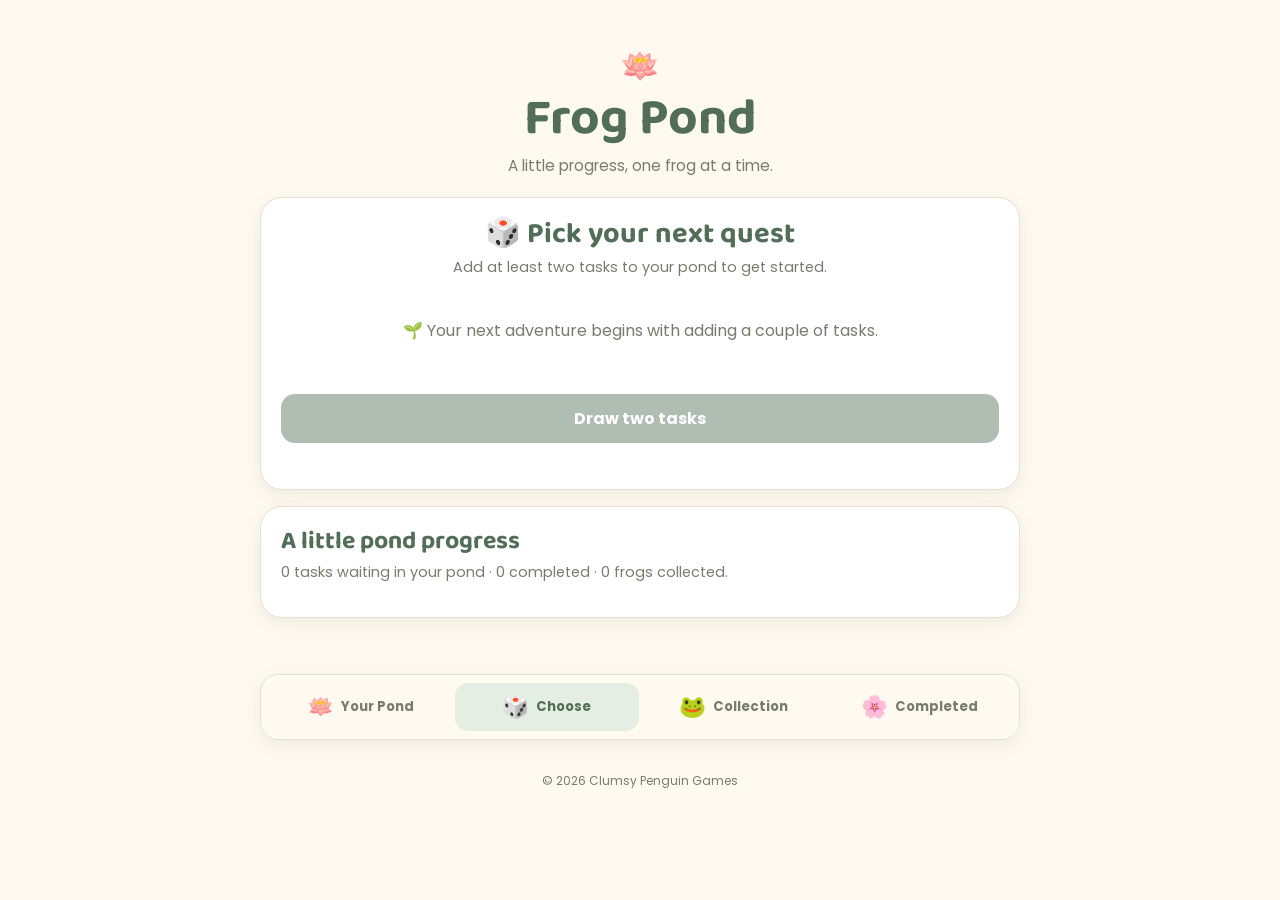
==== frogs.html @ c0391fcb "Update frogs.html" ====
<!DOCTYPE html>
<html lang="en">
<head>
<meta charset="UTF-8">
<meta name="viewport" content="width=device-width, initial-scale=1">
<title>Frog Pond | Clumsy Penguin Games</title>

<link rel="preconnect" href="https://fonts.googleapis.com">
<link rel="preconnect" href="https://fonts.gstatic.com" crossorigin>
<link href="https://fonts.googleapis.com/css2?family=Baloo+2:wght@500;600;700;800&family=Poppins:wght@400;500;600;700&display=swap" rel="stylesheet">

<style>
:root {
  --cream: #fffaf0;
  --cream-dark: #f5eddf;
  --sage: #829b83;
  --sage-dark: #526e58;
  --sage-light: #e5eee2;
  --pink: #e9a8b8;
  --pink-light: #f9e5e9;
  --pink-dark: #a85e76;
  --lavender: #e9e3f4;
  --lavender-dark: #75658f;
  --yellow: #f5e6a8;
  --ink: #393b37;
  --muted: #777b70;
  --white: #ffffff;
  --border: #e6dfd2;
  --shadow: 0 5px 18px rgba(66, 78, 61, .09);
}

* {
  box-sizing: border-box;
}

body {
  margin: 0;
  min-height: 100vh;
  background: var(--cream);
  color: var(--ink);
  font-family: 'Poppins', sans-serif;
  padding-bottom: 100px;
}

button, input, textarea {
  font: inherit;
}

button {
  cursor: pointer;
}

button:focus-visible,
input:focus-visible,
textarea:focus-visible {
  outline: 3px solid var(--pink-dark);
  outline-offset: 3px;
}

[hidden] {
  display: none !important;
}

.app {
  width: min(100% - 28px, 760px);
  margin: 0 auto;
  padding: 22px 0 40px;
}

header {
  text-align: center;
  padding: 12px 8px 20px;
}

.header-flower {
  font-size: 2rem;
}

h1, h2, h3 {
  font-family: 'Baloo 2', cursive;
  line-height: 1.15;
}

h1 {
  font-size: clamp(2.3rem, 8vw, 3.2rem);
  color: var(--sage-dark);
  margin: 0;
}

header p {
  color: var(--muted);
  margin: 5px 0 0;
  font-size: .95rem;
}

.panel {
  background: var(--white);
  border: 1px solid var(--border);
  border-radius: 22px;
  padding: 20px;
  margin: 0 0 16px;
  box-shadow: var(--shadow);
}

.panel h2 {
  color: var(--sage-dark);
  font-size: 1.55rem;
  margin: 0 0 5px;
}

.panel h3 {
  margin: 0 0 6px;
  font-size: 1.2rem;
}

.subtle {
  color: var(--muted);
  font-size: .9rem;
  line-height: 1.55;
  margin: 5px 0 14px;
}

.primary-button,
.secondary-button,
.quiet-button,
.danger-button {
  border: 0;
  border-radius: 14px;
  padding: 12px 17px;
  font-weight: 700;
  transition: transform .12s ease, filter .12s ease;
}

.primary-button:active,
.secondary-button:active,
.quiet-button:active,
.danger-button:active {
  transform: scale(.98);
}

.primary-button {
  background: var(--sage-dark);
  color: white;
}

.primary-button:hover {
  filter: brightness(1.08);
}

.secondary-button {
  background: var(--pink-light);
  color: var(--pink-dark);
}

.quiet-button {
  background: var(--sage-light);
  color: var(--sage-dark);
}

.danger-button {
  background: #f8e2df;
  color: #914b46;
}

.full-button {
  width: 100%;
  margin-top: 10px;
  min-height: 48px;
}

button:disabled {
  opacity: .45;
  cursor: not-allowed;
}

textarea,
input[type="text"] {
  width: 100%;
  border: 1px solid var(--border);
  border-radius: 13px;
  background: #fffefa;
  color: var(--ink);
  padding: 12px;
}

textarea {
  min-height: 115px;
  resize: vertical;
}

.field-label {
  display: block;
  font-weight: 700;
  font-size: .9rem;
  margin: 14px 0 6px;
}

.button-row {
  display: flex;
  flex-wrap: wrap;
  gap: 8px;
  margin-top: 10px;
}

.button-row button {
  flex: 1 1 auto;
}

.status {
  color: var(--muted);
  font-size: .85rem;
  margin: 10px 0 0;
  min-height: 1.2em;
}

.task-list {
  display: grid;
  gap: 9px;
  margin-top: 14px;
}

.task-row {
  display: flex;
  align-items: center;
  gap: 10px;
  background: #fffefa;
  border: 1px solid var(--border);
  border-radius: 13px;
  padding: 11px;
}

.task-row input[type="checkbox"] {
  width: 22px;
  height: 22px;
  flex: 0 0 auto;
  accent-color: var(--sage-dark);
}

.task-name {
  flex: 1;
  min-width: 0;
  overflow-wrap: anywhere;
  font-size: .92rem;
}

.task-actions {
  display: flex;
  gap: 5px;
  flex: 0 0 auto;
}

.small-button {
  border: 0;
  border-radius: 9px;
  padding: 7px 9px;
  background: var(--lavender);
  color: var(--lavender-dark);
  font-size: .8rem;
  font-weight: 700;
}

.small-button.remove {
  background: #f8e2df;
  color: #914b46;
}

.count-label {
  color: var(--muted);
  font-size: .82rem;
  font-weight: 600;
}

.section-heading {
  display: flex;
  justify-content: space-between;
  align-items: baseline;
  gap: 10px;
  flex-wrap: wrap;
}

.draw-intro {
  text-align: center;
  margin-bottom: 18px;
}

.draw-intro h2 {
  font-size: 1.8rem;
}

.draw-intro p {
  margin-bottom: 0;
}

.draw-cards {
  display: grid;
  grid-template-columns: repeat(2, minmax(0, 1fr));
  gap: 12px;
  margin: 18px 0;
}

.draw-card {
  background: var(--cream);
  border: 2px solid var(--border);
  border-radius: 18px;
  padding: 15px 12px;
  text-align: center;
  min-width: 0;
}

.draw-card .frog-emoji {
  font-size: 2.8rem;
  margin-bottom: 3px;
}

.draw-card .frog-name {
  font-family: 'Baloo 2', cursive;
  font-weight: 700;
  color: var(--sage-dark);
  font-size: 1.05rem;
}

.draw-card .task-choice {
  font-size: .92rem;
  overflow-wrap: anywhere;
  margin: 12px 0;
}

.draw-card .progress-track {
  margin-bottom: 16px;
}

.choose-button {
  width: 100%;
  border: 0;
  border-radius: 12px;
  background: var(--pink-light);
  color: var(--pink-dark);
  font-weight: 700;
  padding: 11px 7px;
  min-height: 44px;
}

.progress-track {
  height: 10px;
  background: #e9e7df;
  border-radius: 50px;
  overflow: hidden;
  margin: 8px 0 5px;
}

.progress-fill {
  height: 100%;
  background: var(--sage);
  border-radius: 50px;
  transition: width .2s ease;
}

.progress-label {
  color: var(--muted);
  font-size: .75rem;
}

.confirm-card {
  text-align: center;
  background: var(--pink-light);
  border-radius: 18px;
  padding: 20px 14px;
  margin-top: 16px;
}

.confirm-card .frog-emoji {
  font-size: 4rem;
}

.confirm-card h3 {
  color: var(--pink-dark);
  font-size: 1.5rem;
  margin: 3px 0;
}

.confirm-task {
  font-weight: 600;
  font-size: 1.05rem;
  margin: 14px 0 5px;
  overflow-wrap: anywhere;
}

.rarity {
  display: inline-block;
  border-radius: 50px;
  padding: 4px 10px;
  font-size: .72rem;
  font-weight: 700;
  margin: 4px;
}

.rarity.common { background: #e7eadf; color: #526e58; }
.rarity.uncommon { background: #dcebe9; color: #39736c; }
.rarity.rare { background: #e7e0f3; color: #70558f; }
.rarity.epic { background: #f6e0e9; color: #a34d75; }
.rarity.legendary { background: #f7edc9; color: #8a6a19; }

.empty-state {
  text-align: center;
  color: var(--muted);
  padding: 22px 10px;
  line-height: 1.6;
}

.frog-grid {
  display: grid;
  grid-template-columns: repeat(2, minmax(0, 1fr));
  gap: 11px;
  margin-top: 14px;
}

.frog-card {
  border: 1px solid var(--border);
  border-radius: 16px;
  padding: 13px 10px;
  text-align: center;
  background: #fffefa;
  min-width: 0;
}

.frog-card.locked {
  opacity: .62;
  background: #f5f2ec;
}

.frog-card .frog-emoji {
  font-size: 2.2rem;
}

.frog-card h3 {
  font-size: 1rem;
  color: var(--sage-dark);
  margin: 3px 0;
  overflow-wrap: anywhere;
}

.frog-card .progress-track {
  margin-top: 10px;
}

.frog-card p {
  font-size: .75rem;
  color: var(--muted);
  margin: 4px 0;
}

.completed-row {
  display: flex;
  align-items: center;
  justify-content: space-between;
  gap: 10px;
  border-bottom: 1px solid var(--border);
  padding: 11px 0;
}

.completed-row:last-child {
  border-bottom: 0;
}

.completed-row span {
  font-size: .9rem;
  overflow-wrap: anywhere;
}

.completed-actions {
  display: flex;
  gap: 5px;
  flex: 0 0 auto;
}

.tabbar {
  position: fixed;
  z-index: 20;
  bottom: 0;
  left: 0;
  right: 0;
  display: grid;
  grid-template-columns: repeat(4, 1fr);
  gap: 3px;
  background: rgba(255, 250, 240, .97);
  border-top: 1px solid var(--border);
  padding: 8px 5px max(8px, env(safe-area-inset-bottom));
  box-shadow: 0 -4px 16px rgba(66, 78, 61, .08);
}

.tab-button {
  border: 0;
  background: transparent;
  color: var(--muted);
  border-radius: 13px;
  padding: 7px 2px;
  font-size: .68rem;
  font-weight: 700;
  display: flex;
  flex-direction: column;
  align-items: center;
  gap: 3px;
  min-width: 0;
}

.tab-button.active {
  background: var(--sage-light);
  color: var(--sage-dark);
}

.tab-icon {
  font-size: 1.35rem;
  line-height: 1.2;
}

footer {
  text-align: center;
  color: var(--muted);
  font-size: .75rem;
  padding: 12px;
}

@media (min-width: 650px) {
  body {
    padding-bottom: 25px;
  }

  .app {
    padding-top: 30px;
  }

  .tabbar {
    position: static;
    width: min(100% - 28px, 760px);
    margin: 0 auto 20px;
    border: 1px solid var(--border);
    border-radius: 18px;
    box-shadow: var(--shadow);
    padding: 8px;
  }

  .tab-button {
    font-size: .82rem;
    flex-direction: row;
    justify-content: center;
    padding: 11px;
    gap: 7px;
  }

  .frog-grid {
    grid-template-columns: repeat(3, minmax(0, 1fr));
  }
}

@media (max-width: 390px) {
  .draw-cards {
    grid-template-columns: 1fr;
  }

  .panel {
    padding: 16px;
  }

  .task-actions {
    flex-direction: column;
  }
}
</style>
</head>

<body>
<main class="app">

  <header>
    <div class="header-flower">🪷</div>
    <h1>Frog Pond</h1>
    <p>A little progress, one frog at a time.</p>
  </header>

  <!-- YOUR POND -->
  <section id="pondScreen" hidden>

    <section class="panel">
      <h2>Add tasks to your pond</h2>
      <p class="subtle">Add one task per line. You can also add a single task below.</p>

      <label class="field-label" for="bulkTasks">Add several tasks</label>
      <textarea id="bulkTasks" placeholder="Start a load of laundry&#10;Put away dishes&#10;Scoop the litter"></textarea>
      <button class="primary-button full-button" id="addBulkButton">Add tasks to pond</button>

      <div style="margin-top:18px">
        <label class="field-label" for="singleTask">Add one task</label>
        <input id="singleTask" type="text" placeholder="What needs doing?">
        <button class="secondary-button full-button" id="addSingleButton">Add this task</button>
      </div>

      <p class="status" id="poolStatus" aria-live="polite"></p>
    </section>

    <section class="panel">
      <div class="section-heading">
        <h2>Your task pond</h2>
        <span class="count-label" id="activeTaskCount"></span>
      </div>
      <p class="subtle">Check off anything you've already done, or edit and remove tasks.</p>
      <div id="taskList" class="task-list"></div>
    </section>

  </section>

  <!-- CHOOSE -->
  <section id="chooseScreen">

    <section class="panel" id="drawPanel">
      <div class="draw-intro">
        <h2>🎲 Pick your next quest</h2>
        <p class="subtle" id="drawInstructions">
          Let the pond choose two tasks for you.
        </p>
      </div>

      <div id="drawCards" class="draw-cards"></div>

      <button class="primary-button full-button" id="drawButton">
        Draw two tasks
      </button>

      <p class="status" id="drawStatus" aria-live="polite"></p>

      <div id="confirmArea" hidden>
        <div class="confirm-card">
          <div class="frog-emoji" id="confirmEmoji">🐸</div>
          <h3 id="confirmFrogName">Your frog</h3>
          <span id="confirmRarity" class="rarity common">Common</span>
          <p class="confirm-task" id="confirmTask"></p>
          <p class="subtle" id="confirmProgress"></p>
        </div>

        <button class="primary-button full-button" id="completeChosen">
          Complete this task
        </button>
        <button class="quiet-button full-button" id="backToChoices">
          ← Back to the two choices
        </button>
      </div>
    </section>

    <section class="panel">
      <h2>A little pond progress</h2>
      <p class="subtle" id="pondProgress"></p>
    </section>

  </section>

  <!-- COLLECTION -->
  <section id="collectionScreen" hidden>
    <section class="panel">
      <h2>🐸 Your frog collection</h2>
      <p class="subtle" id="collectionSummary"></p>
      <div id="frogCollection" class="frog-grid"></div>
    </section>
  </section>

  <!-- COMPLETED -->
  <section id="completedScreen" hidden>
    <section class="panel">
      <div class="section-heading">
        <h2>🌸 Completed tasks</h2>
        <span class="count-label" id="completedCount"></span>
      </div>
      <p class="subtle">Look at everything you've already done. You can restore a task if it needs another round.</p>
      <div id="completedList"></div>
      <button class="danger-button full-button" id="clearCompletedButton">
        Clear completed history
      </button>
    </section>
  </section>

</main>

<nav class="tabbar" aria-label="Main navigation">
  <button class="tab-button" data-screen="pond" type="button">
    <span class="tab-icon">🪷</span>Your Pond
  </button>
  <button class="tab-button active" data-screen="choose" type="button">
    <span class="tab-icon">🎲</span>Choose
  </button>
  <button class="tab-button" data-screen="collection" type="button">
    <span class="tab-icon">🐸</span>Collection
  </button>
  <button class="tab-button" data-screen="completed" type="button">
    <span class="tab-icon">🌸</span>Completed
  </button>
</nav>

<footer>© 2026 Clumsy Penguin Games</footer>

<script>
/* --------------------------------
   FROG SPECIES AND RARITY
-------------------------------- */

const FROGS = [
  { name: "American Bullfrog", rarity: "Common", emoji: "🐸" },
  { name: "Red-Eyed Tree Frog", rarity: "Common", emoji: "🐸" },
  { name: "White's Tree Frog", rarity: "Common", emoji: "🐸" },
  { name: "Green Tree Frog", rarity: "Common", emoji: "🐸" },
  { name: "Pacman Frog", rarity: "Common", emoji: "🐸" },
  { name: "African Clawed Frog", rarity: "Common", emoji: "🐸" },
  { name: "Fire-Bellied Toad", rarity: "Common", emoji: "🐸" },
  { name: "Tomato Frog", rarity: "Common", emoji: "🐸" },

  { name: "Desert Rain Frog", rarity: "Uncommon", emoji: "🐸" },
  { name: "Common Coquí", rarity: "Uncommon", emoji: "🐸" },
  { name: "Amazon Milk Frog", rarity: "Uncommon", emoji: "🐸" },
  { name: "Vietnamese Mossy Frog", rarity: "Uncommon", emoji: "🐸" },
  { name: "Cuban Tree Frog", rarity: "Uncommon", emoji: "🐸" },

  { name: "Goliath Frog", rarity: "Rare", emoji: "🐸" },
  { name: "Golden Mantella", rarity: "Rare", emoji: "🐸" },
  { name: "Surinam Toad", rarity: "Rare", emoji: "🐸" },
  { name: "Strawberry Poison Frog", rarity: "Rare", emoji: "🐸" },

  { name: "Panamanian Golden Frog", rarity: "Epic", emoji: "🐸" },
  { name: "Budgett's Frog", rarity: "Epic", emoji: "🐸" },

  { name: "Lehmann's Poison Frog", rarity: "Legendary", emoji: "🐸" }
];

const RARITY_CHANCES = [
  { rarity: "Common", weight: 45 },
  { rarity: "Uncommon", weight: 25 },
  { rarity: "Rare", weight: 17 },
  { rarity: "Epic", weight: 9 },
  { rarity: "Legendary", weight: 4 }
];

const STORAGE_KEY = "taskDrawBetaState";

let state = {
  tasks: [],
  completed: [],
  research: {},
  adopted: [],
  drawOptions: [],
  selectedTaskId: null
};

let currentScreen = "choose";

const $ = id => document.getElementById(id);


/* --------------------------------
   SAVING AND LOADING
-------------------------------- */

function saveState() {
  try {
    localStorage.setItem(STORAGE_KEY, JSON.stringify(state));
  } catch (error) {
    console.warn("Could not save app state:", error);
  }
}

function makeId() {
  return "task-" + Date.now().toString(36) + "-" +
    Math.random().toString(36).slice(2, 8);
}

function normalizeTask(task) {
  if (typeof task === "string") {
    return { id: makeId(), text: task };
  }

  if (task && typeof task === "object") {
    return {
      id: task.id || makeId(),
      text: String(task.text ?? task.name ?? "")
    };
  }

  return null;
}

function loadState() {
  try {
    const saved = JSON.parse(localStorage.getItem(STORAGE_KEY));

    if (!saved || typeof saved !== "object") return;

    const taskSource =
      saved.tasks ??
      saved.activeTasks ??
      saved.pool ??
      [];

    const completedSource =
      saved.completed ??
      saved.completedTasks ??
      [];

    state.tasks = Array.isArray(taskSource)
      ? taskSource.map(normalizeTask).filter(t => t && t.text.trim())
      : [];

    state.completed = Array.isArray(completedSource)
      ? completedSource.map(normalizeTask).filter(t => t && t.text.trim())
      : [];

    state.research = saved.research || saved.progress || {};
    state.adopted = Array.isArray(saved.adopted)
      ? saved.adopted
      : (Array.isArray(saved.adoptedFrogs) ? saved.adoptedFrogs : []);

    state.drawOptions = Array.isArray(saved.drawOptions)
      ? saved.drawOptions
      : [];

    state.selectedTaskId = saved.selectedTaskId || null;

    // Make sure saved draw options refer to tasks that still exist.
    state.drawOptions = state.drawOptions.filter(option =>
      state.tasks.some(task => task.id === option.taskId)
    );

  } catch (error) {
    console.warn("Could not load saved app state:", error);
  }
}


/* --------------------------------
   NAVIGATION
-------------------------------- */

function showScreen(screen) {
  currentScreen = screen;

  $("pondScreen").hidden = screen !== "pond";
  $("chooseScreen").hidden = screen !== "choose";
  $("collectionScreen").hidden = screen !== "collection";
  $("completedScreen").hidden = screen !== "completed";

  document.querySelectorAll(".tab-button").forEach(button => {
    const active = button.dataset.screen === screen;
    button.classList.toggle("active", active);
    button.setAttribute("aria-current", active ? "page" : "false");
  });

  window.scrollTo({ top: 0, behavior: "smooth" });
}

document.querySelectorAll(".tab-button").forEach(button => {
  button.addEventListener("click", () => {
    showScreen(button.dataset.screen);
  });
});


/* --------------------------------
   TASK MANAGEMENT
-------------------------------- */

function addTasks(lines) {
  const cleaned = lines.map(text => text.trim()).filter(Boolean);

  if (!cleaned.length) return;

  cleaned.forEach(text => {
    state.tasks.push({ id: makeId(), text });
  });

  saveState();
  renderAll();
}

function addBulkTasks() {
  const lines = $("bulkTasks").value.split(/\r?\n/);
  if (!lines.some(line => line.trim())) {
    $("poolStatus").textContent = "Add at least one task first.";
    return;
  }

  addTasks(lines);
  $("bulkTasks").value = "";
  $("poolStatus").textContent = "Tasks added to your pond!";
}

function addSingleTask() {
  const text = $("singleTask").value.trim();

  if (!text) {
    $("poolStatus").textContent = "Type a task first.";
    return;
  }

  addTasks([text]);
  $("singleTask").value = "";
  $("poolStatus").textContent = "Task added to your pond!";
}

function editTask(id) {
  const task = state.tasks.find(task => task.id === id);
  if (!task) return;

  const updated = prompt("Edit this task:", task.text);

  if (updated === null) return;

  const cleaned = updated.trim();
  if (!cleaned) return;

  task.text = cleaned;
  saveState();
  renderAll();
}

function removeTask(id) {
  const task = state.tasks.find(task => task.id === id);
  if (!task) return;

  if (!confirm(`Remove "${task.text}" from your pond?`)) return;

  state.tasks = state.tasks.filter(task => task.id !== id);
  state.drawOptions = state.drawOptions.filter(option => option.taskId !== id);

  if (state.selectedTaskId === id) {
    state.selectedTaskId = null;
  }

  saveState();
  renderAll();
}

function completePoolTask(id) {
  const index = state.tasks.findIndex(task => task.id === id);
  if (index < 0) return;

  const [task] = state.tasks.splice(index, 1);
  state.completed.unshift(task);

  state.drawOptions = state.drawOptions.filter(option => option.taskId !== id);

  if (state.selectedTaskId === id) {
    state.selectedTaskId = null;
  }

  awardRandomResearch();
  saveState();
  renderAll();
}

function restoreTask(id) {
  const index = state.completed.findIndex(task => task.id === id);
  if (index < 0) return;

  const [task] = state.completed.splice(index, 1);
  state.tasks.push(task);

  saveState();
  renderAll();
}

function deleteCompletedTask(id) {
  state.completed = state.completed.filter(task => task.id !== id);
  saveState();
  renderAll();
}


/* --------------------------------
   FROG RESEARCH
-------------------------------- */

function getResearch(name) {
  const value = Number(state.research[name] || 0);
  return Math.min(100, Math.max(0, value));
}

function awardResearch(name) {
  if (!name) return;

  state.research[name] = Math.min(100, getResearch(name) + 12.5);

  if (state.research[name] >= 100 && !state.adopted.includes(name)) {
    state.adopted.push(name);
  }
}

function awardRandomResearch() {
  const frog = FROGS[Math.floor(Math.random() * FROGS.length)];
  awardResearch(frog.name);
}


/* --------------------------------
   DRAWING TASKS AND FROGS
-------------------------------- */

function chooseRarity() {
  const roll = Math.random() * 100;
  let total = 0;

  for (const item of RARITY_CHANCES) {
    total += item.weight;
    if (roll < total) return item.rarity;
  }

  return "Common";
}

function chooseFrog() {
  const rarity = chooseRarity();
  const available = FROGS.filter(frog => frog.rarity === rarity);
  return available[Math.floor(Math.random() * available.length)];
}

function drawTwoTasks() {
  if (state.drawOptions.length) {
    $("drawStatus").textContent = "Choose one of the current options first, or go back.";
    return;
  }

  if (state.tasks.length < 2) {
    $("drawStatus").textContent =
      state.tasks.length === 1
        ? "There's only one task in your pond. Add another to draw two."
        : "Your pond is empty. Add some tasks first!";
    return;
  }

  const available = [...state.tasks];

  for (let i = 0; i < 2; i++) {
    const index = Math.floor(Math.random() * available.length);
    const task = available.splice(index, 1)[0];
    const frog = chooseFrog();

    state.drawOptions.push({
      taskId: task.id,
      frogName: frog.name
    });
  }

  state.selectedTaskId = null;
  $("drawStatus").textContent = "Which little quest will you take on?";
  saveState();
  renderAll();
}

function getFrog(name) {
  return FROGS.find(frog => frog.name === name);
}

function selectTask(taskId) {
  state.selectedTaskId = taskId;
  saveState();
  renderAll();
}

function backToChoices() {
  state.selectedTaskId = null;
  saveState();
  renderAll();
}

function completeChosenTask() {
  const selectedId = state.selectedTaskId;
  if (!selectedId) return;

  const selectedOption = state.drawOptions.find(
    option => option.taskId === selectedId
  );

  if (!selectedOption) return;

  const taskIndex = state.tasks.findIndex(task => task.id === selectedId);
  if (taskIndex < 0) return;

  const [task] = state.tasks.splice(taskIndex, 1);
  state.completed.unshift(task);

  awardResearch(selectedOption.frogName);

  // Return the unchosen task to the pond.
  state.drawOptions = [];
  state.selectedTaskId = null;

  $("drawStatus").textContent =
    "Quest complete! Your frog gained some research progress. 🌸";

  saveState();
  renderAll();
}


/* --------------------------------
   RENDER TASK POND
-------------------------------- */

function renderTaskList() {
  const container = $("taskList");
  container.replaceChildren();

  $("activeTaskCount").textContent =
    `${state.tasks.length} task${state.tasks.length === 1 ? "" : "s"}`;

  if (!state.tasks.length) {
    const empty = document.createElement("div");
    empty.className = "empty-state";
    empty.textContent = "Your pond is peaceful and empty. Add a task whenever you're ready.";
    container.appendChild(empty);
    return;
  }

  state.tasks.forEach(task => {
    const row = document.createElement("div");
    row.className = "task-row";

    const checkbox = document.createElement("input");
    checkbox.type = "checkbox";
    checkbox.setAttribute("aria-label", `Mark ${task.text} complete`);
    checkbox.addEventListener("change", () => completePoolTask(task.id));

    const name = document.createElement("span");
    name.className = "task-name";
    name.textContent = task.text;

    const actions = document.createElement("div");
    actions.className = "task-actions";

    const edit = document.createElement("button");
    edit.className = "small-button";
    edit.textContent = "Edit";
    edit.addEventListener("click", () => editTask(task.id));

    const remove = document.createElement("button");
    remove.className = "small-button remove";
    remove.textContent = "×";
    remove.setAttribute("aria-label", `Remove ${task.text}`);
    remove.addEventListener("click", () => removeTask(task.id));

    actions.append(edit, remove);
    row.append(checkbox, name, actions);
    container.appendChild(row);
  });
}


/* --------------------------------
   RENDER CHOOSE SCREEN
-------------------------------- */

function renderDrawScreen() {
  const cards = $("drawCards");
  cards.replaceChildren();

  const selectedId = state.selectedTaskId;
  const selectedOption = state.drawOptions.find(
    option => option.taskId === selectedId
  );

  if (selectedOption) {
    const task = state.tasks.find(task => task.id === selectedId);
    const frog = getFrog(selectedOption.frogName);

    if (task && frog) {
      $("confirmArea").hidden = false;
      cards.hidden = true;
      $("drawButton").hidden = true;

      $("confirmEmoji").textContent = frog.emoji;
      $("confirmFrogName").textContent = frog.name;
      $("confirmRarity").textContent = frog.rarity;
      $("confirmRarity").className =
        "rarity " + frog.rarity.toLowerCase();

      $("confirmTask").textContent = task.text;

      const progress = getResearch(frog.name);
      $("confirmProgress").textContent =
        `${progress}% research complete. ${progress >= 87.5 ? "One more completed task will bring this frog home!" : "Every completed task adds 12.5% research."}`;

      $("drawInstructions").textContent = "Ready to take on this quest?";
      return;
    }
  }

  $("confirmArea").hidden = true;
  cards.hidden = false;
  $("drawButton").hidden = false;

  $("drawButton").disabled =
    state.drawOptions.length > 0 || state.tasks.length < 2;

  if (!state.drawOptions.length) {
    $("drawInstructions").textContent =
      state.tasks.length >= 2
        ? "Let the pond choose two tasks for you."
        : "Add at least two tasks to your pond to get started.";

    const message = document.createElement("div");
    message.className = "empty-state";
    message.style.gridColumn = "1 / -1";
    message.textContent =
      state.tasks.length >= 2
        ? "Your next two quests are waiting to be drawn."
        : "🌱 Your next adventure begins with adding a couple of tasks.";
    cards.appendChild(message);
    return;
  }

  $("drawInstructions").textContent = "Choose one of these two quests.";

  state.drawOptions.forEach(option => {
    const task = state.tasks.find(task => task.id === option.taskId);
    const frog = getFrog(option.frogName);

    if (!task || !frog) return;

    const progress = getResearch(frog.name);

    const card = document.createElement("div");
    card.className = "draw-card";

    const emoji = document.createElement("div");
    emoji.className = "frog-emoji";
    emoji.textContent = frog.emoji;

    const frogName = document.createElement("div");
    frogName.className = "frog-name";
    frogName.textContent = frog.name;

    const rarity = document.createElement("span");
    rarity.className = "rarity " + frog.rarity.toLowerCase();
    rarity.textContent = frog.rarity;

    const taskText = document.createElement("p");
    taskText.className = "task-choice";
    taskText.textContent = task.text;

    const track = document.createElement("div");
    track.className = "progress-track";

    const fill = document.createElement("div");
    fill.className = "progress-fill";
    fill.style.width = progress + "%";
    track.appendChild(fill);

    const progressLabel = document.createElement("div");
    progressLabel.className = "progress-label";
    progressLabel.textContent = `${progress}% research`;

    const choose = document.createElement("button");
    choose.className = "choose-button";
    choose.textContent = "Choose this task";
    choose.addEventListener("click", () => selectTask(task.id));

    card.append(
      emoji, frogName, rarity, taskText,
      track, progressLabel, choose
    );

    cards.appendChild(card);
  });
}

function renderPondProgress() {
  $("pondProgress").textContent =
    `${state.tasks.length} tasks waiting in your pond · ` +
    `${state.completed.length} completed · ` +
    `${state.adopted.length} frogs collected.`;
}


/* --------------------------------
   RENDER FROG COLLECTION
-------------------------------- */

function renderCollection() {
  const container = $("frogCollection");
  container.replaceChildren();

  $("collectionSummary").textContent =
    `${state.adopted.length} of ${FROGS.length} frogs collected. Keep completing tasks to discover them all!`;

  FROGS.forEach(frog => {
    const progress = getResearch(frog.name);
    const adopted = state.adopted.includes(frog.name);

    const card = document.createElement("div");
    card.className = "frog-card" + (adopted ? "" : " locked");

    const emoji = document.createElement("div");
    emoji.className = "frog-emoji";
    emoji.textContent = adopted ? frog.emoji : "❔";

    const name = document.createElement("h3");
    name.textContent = adopted ? frog.name : "Unknown frog";

    const rarity = document.createElement("span");
    rarity.className = "rarity " + frog.rarity.toLowerCase();
    rarity.textContent = frog.rarity;

    const track = document.createElement("div");
    track.className = "progress-track";

    const fill = document.createElement("div");
    fill.className = "progress-fill";
    fill.style.width = progress + "%";
    track.appendChild(fill);

    const label = document.createElement("p");
    label.textContent = adopted
      ? "Collected!"
      : `${progress}% research`;

    card.append(emoji, name, rarity, track, label);
    container.appendChild(card);
  });
}


/* --------------------------------
   RENDER COMPLETED TASKS
-------------------------------- */

function renderCompleted() {
  const container = $("completedList");
  container.replaceChildren();

  $("completedCount").textContent =
    `${state.completed.length} completed`;

  if (!state.completed.length) {
    const empty = document.createElement("div");
    empty.className = "empty-state";
    empty.textContent = "Nothing here yet. Every completed task will show up here.";
    container.appendChild(empty);
    return;
  }

  state.completed.forEach(task => {
    const row = document.createElement("div");
    row.className = "completed-row";

    const text = document.createElement("span");
    text.textContent = "✓ " + task.text;

    const actions = document.createElement("div");
    actions.className = "completed-actions";

    const restore = document.createElement("button");
    restore.className = "small-button";
    restore.textContent = "Restore";
    restore.addEventListener("click", () => restoreTask(task.id));

    const remove = document.createElement("button");
    remove.className = "small-button remove";
    remove.textContent = "×";
    remove.setAttribute("aria-label", `Delete ${task.text}`);
    remove.addEventListener("click", () => deleteCompletedTask(task.id));

    actions.append(restore, remove);
    row.append(text, actions);
    container.appendChild(row);
  });
}


/* --------------------------------
   RENDER EVERYTHING
-------------------------------- */

function renderAll() {
  renderTaskList();
  renderDrawScreen();
  renderPondProgress();
  renderCollection();
  renderCompleted();
}


/* --------------------------------
   EVENT LISTENERS
-------------------------------- */

$("addBulkButton").addEventListener("click", addBulkTasks);
$("addSingleButton").addEventListener("click", addSingleTask);

$("singleTask").addEventListener("keydown", event => {
  if (event.key === "Enter") addSingleTask();
});

$("drawButton").addEventListener("click", drawTwoTasks);
$("completeChosen").addEventListener("click", completeChosenTask);
$("backToChoices").addEventListener("click", backToChoices);

$("clearCompletedButton").addEventListener("click", () => {
  if (!state.completed.length) return;

  if (!confirm("Clear your completed-task history? This will not affect your active tasks or frog collection.")) {
    return;
  }

  state.completed = [];
  saveState();
  renderAll();
});


/* --------------------------------
   START THE APP
-------------------------------- */

loadState();
renderAll();
showScreen("choose");
</script>
</body>
</html>
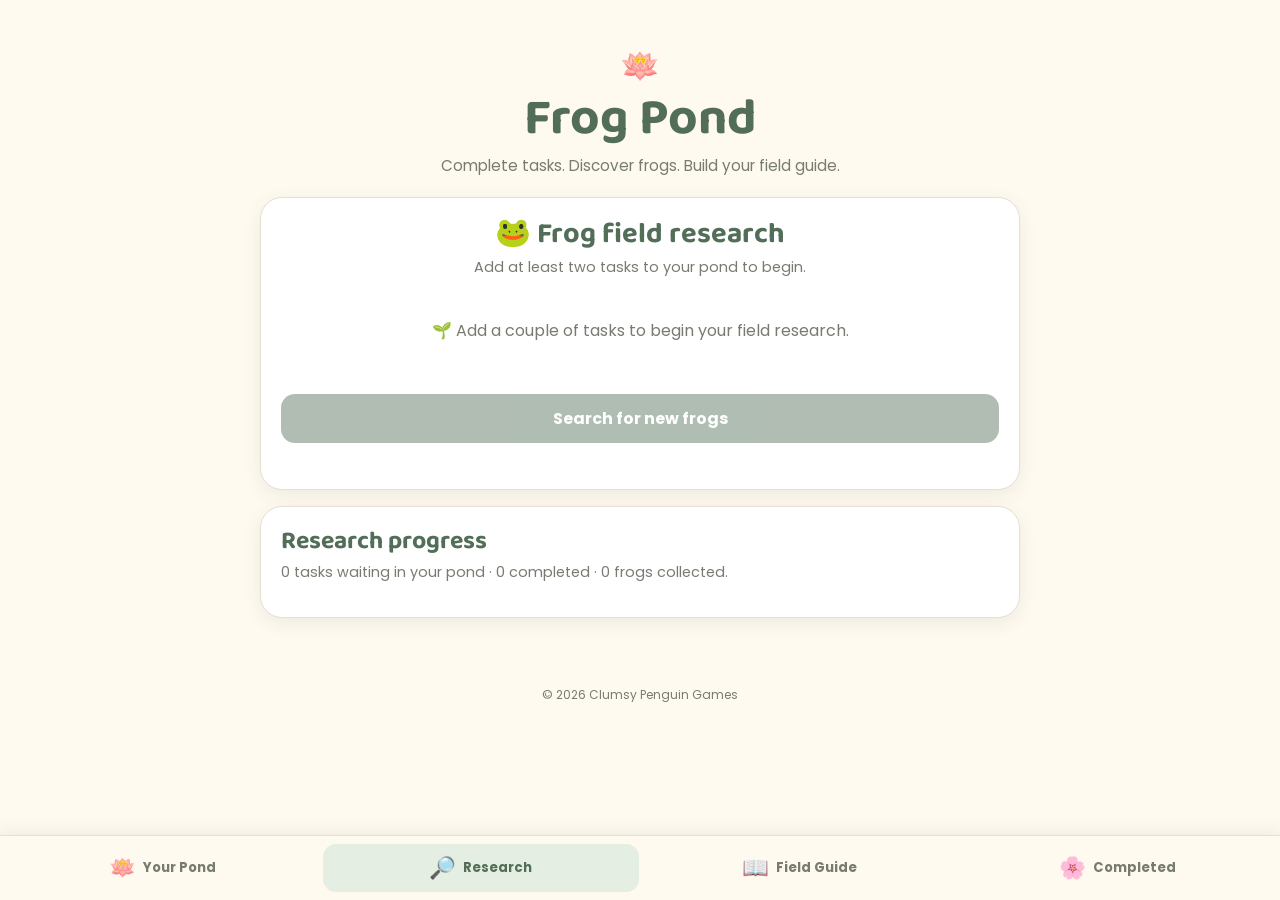
==== commit e8c60b49: "Update frogs.html" ====
--- a/frogs.html
+++ b/frogs.html
@@ -1,3 +1,4 @@
+
 <!DOCTYPE html>
 <html lang="en">
 <head>
@@ -39,7 +40,9 @@
   background: var(--cream);
   color: var(--ink);
   font-family: 'Poppins', sans-serif;
-  padding-bottom: 100px;
+
+  /* Leave room for the fixed navigation at every screen size. */
+  padding-bottom: calc(105px + env(safe-area-inset-bottom));
 }
 
 button, input, textarea {
@@ -184,7 +187,7 @@
 }
 
 textarea {
-  min-height: 115px;
+  min-height: 125px;
   resize: vertical;
 }
 
@@ -449,6 +452,34 @@
   margin: 4px 0;
 }
 
+/* Featured frog at the top of the Field Guide. */
+.featured-frog {
+  background: var(--sage-light);
+  border: 1px solid #d1dfd0;
+  border-radius: 18px;
+  padding: 17px;
+  margin: 16px 0;
+  text-align: center;
+}
+
+.featured-frog .frog-emoji {
+  font-size: 3.4rem;
+}
+
+.featured-frog h3 {
+  color: var(--sage-dark);
+  font-size: 1.35rem;
+  margin: 4px 0;
+}
+
+.featured-label {
+  color: var(--sage-dark);
+  font-size: .75rem;
+  font-weight: 700;
+  text-transform: uppercase;
+  letter-spacing: .06em;
+}
+
 .completed-row {
   display: flex;
   align-items: center;
@@ -473,6 +504,7 @@
   flex: 0 0 auto;
 }
 
+/* Fixed navigation: remains at the bottom while the page scrolls. */
 .tabbar {
   position: fixed;
   z-index: 20;
@@ -521,22 +553,8 @@
 }
 
 @media (min-width: 650px) {
-  body {
-    padding-bottom: 25px;
-  }
-
   .app {
     padding-top: 30px;
-  }
-
-  .tabbar {
-    position: static;
-    width: min(100% - 28px, 760px);
-    margin: 0 auto 20px;
-    border: 1px solid var(--border);
-    border-radius: 18px;
-    box-shadow: var(--shadow);
-    padding: 8px;
   }
 
   .tab-button {
@@ -574,7 +592,7 @@
   <header>
     <div class="header-flower">🪷</div>
     <h1>Frog Pond</h1>
-    <p>A little progress, one frog at a time.</p>
+    <p>Complete tasks. Discover frogs. Build your field guide.</p>
   </header>
 
   <!-- YOUR POND -->
@@ -582,17 +600,13 @@
 
     <section class="panel">
       <h2>Add tasks to your pond</h2>
-      <p class="subtle">Add one task per line. You can also add a single task below.</p>
-
-      <label class="field-label" for="bulkTasks">Add several tasks</label>
+      <p class="subtle">Enter one task per line. Add one, or as many as you'd like.</p>
+
+      <label class="field-label" for="bulkTasks">Your tasks</label>
       <textarea id="bulkTasks" placeholder="Start a load of laundry&#10;Put away dishes&#10;Scoop the litter"></textarea>
-      <button class="primary-button full-button" id="addBulkButton">Add tasks to pond</button>
-
-      <div style="margin-top:18px">
-        <label class="field-label" for="singleTask">Add one task</label>
-        <input id="singleTask" type="text" placeholder="What needs doing?">
-        <button class="secondary-button full-button" id="addSingleButton">Add this task</button>
-      </div>
+      <button class="primary-button full-button" id="addBulkButton">
+        Add tasks to pond
+      </button>
 
       <p class="status" id="poolStatus" aria-live="polite"></p>
     </section>
@@ -602,27 +616,27 @@
         <h2>Your task pond</h2>
         <span class="count-label" id="activeTaskCount"></span>
       </div>
-      <p class="subtle">Check off anything you've already done, or edit and remove tasks.</p>
+      <p class="subtle">Check off completed tasks, or edit and remove tasks from your pool.</p>
       <div id="taskList" class="task-list"></div>
     </section>
 
   </section>
 
-  <!-- CHOOSE -->
+  <!-- CHOOSE / FIELD RESEARCH -->
   <section id="chooseScreen">
 
     <section class="panel" id="drawPanel">
       <div class="draw-intro">
-        <h2>🎲 Pick your next quest</h2>
+        <h2>🐸 Frog field research</h2>
         <p class="subtle" id="drawInstructions">
-          Let the pond choose two tasks for you.
+          Search for two tasks to pair with your next frog discoveries.
         </p>
       </div>
 
       <div id="drawCards" class="draw-cards"></div>
 
       <button class="primary-button full-button" id="drawButton">
-        Draw two tasks
+        Search for new frogs
       </button>
 
       <p class="status" id="drawStatus" aria-live="polite"></p>
@@ -646,17 +660,21 @@
     </section>
 
     <section class="panel">
-      <h2>A little pond progress</h2>
+      <h2>Research progress</h2>
       <p class="subtle" id="pondProgress"></p>
     </section>
 
   </section>
 
-  <!-- COLLECTION -->
+  <!-- FIELD GUIDE -->
   <section id="collectionScreen" hidden>
     <section class="panel">
-      <h2>🐸 Your frog collection</h2>
+      <h2>📖 Field Guide</h2>
       <p class="subtle" id="collectionSummary"></p>
+
+      <!-- The most recently adopted frog appears here. -->
+      <div id="featuredFrog"></div>
+
       <div id="frogCollection" class="frog-grid"></div>
     </section>
   </section>
@@ -668,7 +686,7 @@
         <h2>🌸 Completed tasks</h2>
         <span class="count-label" id="completedCount"></span>
       </div>
-      <p class="subtle">Look at everything you've already done. You can restore a task if it needs another round.</p>
+      <p class="subtle">Your completed-task research log. Restore a task if it needs another round.</p>
       <div id="completedList"></div>
       <button class="danger-button full-button" id="clearCompletedButton">
         Clear completed history
@@ -683,10 +701,10 @@
     <span class="tab-icon">🪷</span>Your Pond
   </button>
   <button class="tab-button active" data-screen="choose" type="button">
-    <span class="tab-icon">🎲</span>Choose
+    <span class="tab-icon">🔎</span>Research
   </button>
   <button class="tab-button" data-screen="collection" type="button">
-    <span class="tab-icon">🐸</span>Collection
+    <span class="tab-icon">📖</span>Field Guide
   </button>
   <button class="tab-button" data-screen="completed" type="button">
     <span class="tab-icon">🌸</span>Completed
@@ -809,6 +827,7 @@
       : [];
 
     state.research = saved.research || saved.progress || {};
+
     state.adopted = Array.isArray(saved.adopted)
       ? saved.adopted
       : (Array.isArray(saved.adoptedFrogs) ? saved.adoptedFrogs : []);
@@ -819,10 +838,25 @@
 
     state.selectedTaskId = saved.selectedTaskId || null;
 
-    // Make sure saved draw options refer to tasks that still exist.
+    // Remove draw choices that no longer point to an active task.
     state.drawOptions = state.drawOptions.filter(option =>
-      state.tasks.some(task => task.id === option.taskId)
+      option &&
+      state.tasks.some(task => task.id === option.taskId) &&
+      FROGS.some(frog => frog.name === option.frogName)
     );
+
+    // If the selected choice is no longer valid, clear the selection.
+    if (
+      state.selectedTaskId &&
+      !state.drawOptions.some(option =>
+        option.taskId === state.selectedTaskId
+      )
+    ) {
+      state.selectedTaskId = null;
+    }
+
+    // Save the cleaned state so an invalid old draw cannot keep returning.
+    saveState();
 
   } catch (error) {
     console.warn("Could not load saved app state:", error);
@@ -877,6 +911,7 @@
 
 function addBulkTasks() {
   const lines = $("bulkTasks").value.split(/\r?\n/);
+
   if (!lines.some(line => line.trim())) {
     $("poolStatus").textContent = "Add at least one task first.";
     return;
@@ -885,19 +920,6 @@
   addTasks(lines);
   $("bulkTasks").value = "";
   $("poolStatus").textContent = "Tasks added to your pond!";
-}
-
-function addSingleTask() {
-  const text = $("singleTask").value.trim();
-
-  if (!text) {
-    $("poolStatus").textContent = "Type a task first.";
-    return;
-  }
-
-  addTasks([text]);
-  $("singleTask").value = "";
-  $("poolStatus").textContent = "Task added to your pond!";
 }
 
 function editTask(id) {
@@ -988,8 +1010,13 @@
   }
 }
 
+/*
+  Directly checking off a task now uses chooseFrog().
+  This means it follows the exact same rarity probabilities
+  as the frog paired with a task during a search.
+*/
 function awardRandomResearch() {
-  const frog = FROGS[Math.floor(Math.random() * FROGS.length)];
+  const frog = chooseFrog();
   awardResearch(frog.name);
 }
 
@@ -1017,18 +1044,22 @@
 }
 
 function drawTwoTasks() {
-  if (state.drawOptions.length) {
-    $("drawStatus").textContent = "Choose one of the current options first, or go back.";
-    return;
-  }
-
   if (state.tasks.length < 2) {
     $("drawStatus").textContent =
       state.tasks.length === 1
-        ? "There's only one task in your pond. Add another to draw two."
+        ? "There's only one task in your pond. Add another to search."
         : "Your pond is empty. Add some tasks first!";
+    renderDrawScreen();
     return;
   }
+
+  /*
+    IMPORTANT FIX:
+    Clear any old or incomplete draw before making a new one.
+    This prevents stale saved choices from trapping the button.
+  */
+  state.drawOptions = [];
+  state.selectedTaskId = null;
 
   const available = [...state.tasks];
 
@@ -1043,8 +1074,7 @@
     });
   }
 
-  state.selectedTaskId = null;
-  $("drawStatus").textContent = "Which little quest will you take on?";
+  $("drawStatus").textContent = "Two new research opportunities found!";
   saveState();
   renderAll();
 }
@@ -1083,12 +1113,12 @@
 
   awardResearch(selectedOption.frogName);
 
-  // Return the unchosen task to the pond.
+  // The unchosen task stays in the task pool.
   state.drawOptions = [];
   state.selectedTaskId = null;
 
   $("drawStatus").textContent =
-    "Quest complete! Your frog gained some research progress. 🌸";
+    "Research recorded! Your frog gained 12.5% progress. 🌸";
 
   saveState();
   renderAll();
@@ -1149,7 +1179,7 @@
 
 
 /* --------------------------------
-   RENDER CHOOSE SCREEN
+   RENDER RESEARCH SCREEN
 -------------------------------- */
 
 function renderDrawScreen() {
@@ -1180,9 +1210,15 @@
 
       const progress = getResearch(frog.name);
       $("confirmProgress").textContent =
-        `${progress}% research complete. ${progress >= 87.5 ? "One more completed task will bring this frog home!" : "Every completed task adds 12.5% research."}`;
-
-      $("drawInstructions").textContent = "Ready to take on this quest?";
+        `${progress}% research complete. ${
+          progress >= 87.5
+            ? "One more completed task will complete this research!"
+            : "Every completed task adds 12.5% research."
+        }`;
+
+      $("drawInstructions").textContent =
+        "Review your research assignment.";
+
       return;
     }
   }
@@ -1191,27 +1227,32 @@
   cards.hidden = false;
   $("drawButton").hidden = false;
 
-  $("drawButton").disabled =
-    state.drawOptions.length > 0 || state.tasks.length < 2;
+  /*
+    The button is only disabled when there are fewer than two tasks.
+    Existing draw options no longer disable it.
+    Searching again replaces the previous pair.
+  */
+  $("drawButton").disabled = state.tasks.length < 2;
+
+  $("drawInstructions").textContent =
+    state.tasks.length >= 2
+      ? "Search for two tasks to pair with your next frog discoveries."
+      : "Add at least two tasks to your pond to begin.";
 
   if (!state.drawOptions.length) {
-    $("drawInstructions").textContent =
-      state.tasks.length >= 2
-        ? "Let the pond choose two tasks for you."
-        : "Add at least two tasks to your pond to get started.";
-
     const message = document.createElement("div");
     message.className = "empty-state";
     message.style.gridColumn = "1 / -1";
     message.textContent =
       state.tasks.length >= 2
-        ? "Your next two quests are waiting to be drawn."
-        : "🌱 Your next adventure begins with adding a couple of tasks.";
+        ? "Your next research opportunities are waiting."
+        : "🌱 Add a couple of tasks to begin your field research.";
     cards.appendChild(message);
     return;
   }
 
-  $("drawInstructions").textContent = "Choose one of these two quests.";
+  $("drawInstructions").textContent =
+    "Choose a task to record your next research progress.";
 
   state.drawOptions.forEach(option => {
     const task = state.tasks.find(task => task.id === option.taskId);
@@ -1275,15 +1316,48 @@
 
 
 /* --------------------------------
-   RENDER FROG COLLECTION
+   RENDER FIELD GUIDE
 -------------------------------- */
 
 function renderCollection() {
   const container = $("frogCollection");
+  const featured = $("featuredFrog");
+
   container.replaceChildren();
+  featured.replaceChildren();
 
   $("collectionSummary").textContent =
-    `${state.adopted.length} of ${FROGS.length} frogs collected. Keep completing tasks to discover them all!`;
+    `${state.adopted.length} of ${FROGS.length} frogs collected. Complete research to identify and adopt new species.`;
+
+  /*
+    Show the most recently adopted frog at the top.
+    The last entry in the adopted array is the newest.
+  */
+  const newestName = state.adopted[state.adopted.length - 1];
+  const newestFrog = getFrog(newestName);
+
+  if (newestFrog) {
+    const featureCard = document.createElement("div");
+    featureCard.className = "featured-frog";
+
+    const label = document.createElement("div");
+    label.className = "featured-label";
+    label.textContent = "Most recently discovered";
+
+    const emoji = document.createElement("div");
+    emoji.className = "frog-emoji";
+    emoji.textContent = newestFrog.emoji;
+
+    const name = document.createElement("h3");
+    name.textContent = newestFrog.name;
+
+    const rarity = document.createElement("span");
+    rarity.className = "rarity " + newestFrog.rarity.toLowerCase();
+    rarity.textContent = newestFrog.rarity;
+
+    featureCard.append(label, emoji, name, rarity);
+    featured.appendChild(featureCard);
+  }
 
   FROGS.forEach(frog => {
     const progress = getResearch(frog.name);
@@ -1387,11 +1461,6 @@
 -------------------------------- */
 
 $("addBulkButton").addEventListener("click", addBulkTasks);
-$("addSingleButton").addEventListener("click", addSingleTask);
-
-$("singleTask").addEventListener("keydown", event => {
-  if (event.key === "Enter") addSingleTask();
-});
 
 $("drawButton").addEventListener("click", drawTwoTasks);
 $("completeChosen").addEventListener("click", completeChosenTask);
@@ -1400,7 +1469,7 @@
 $("clearCompletedButton").addEventListener("click", () => {
   if (!state.completed.length) return;
 
-  if (!confirm("Clear your completed-task history? This will not affect your active tasks or frog collection.")) {
+  if (!confirm("Clear your completed-task history? This will not affect your active tasks or frog research.")) {
     return;
   }
 
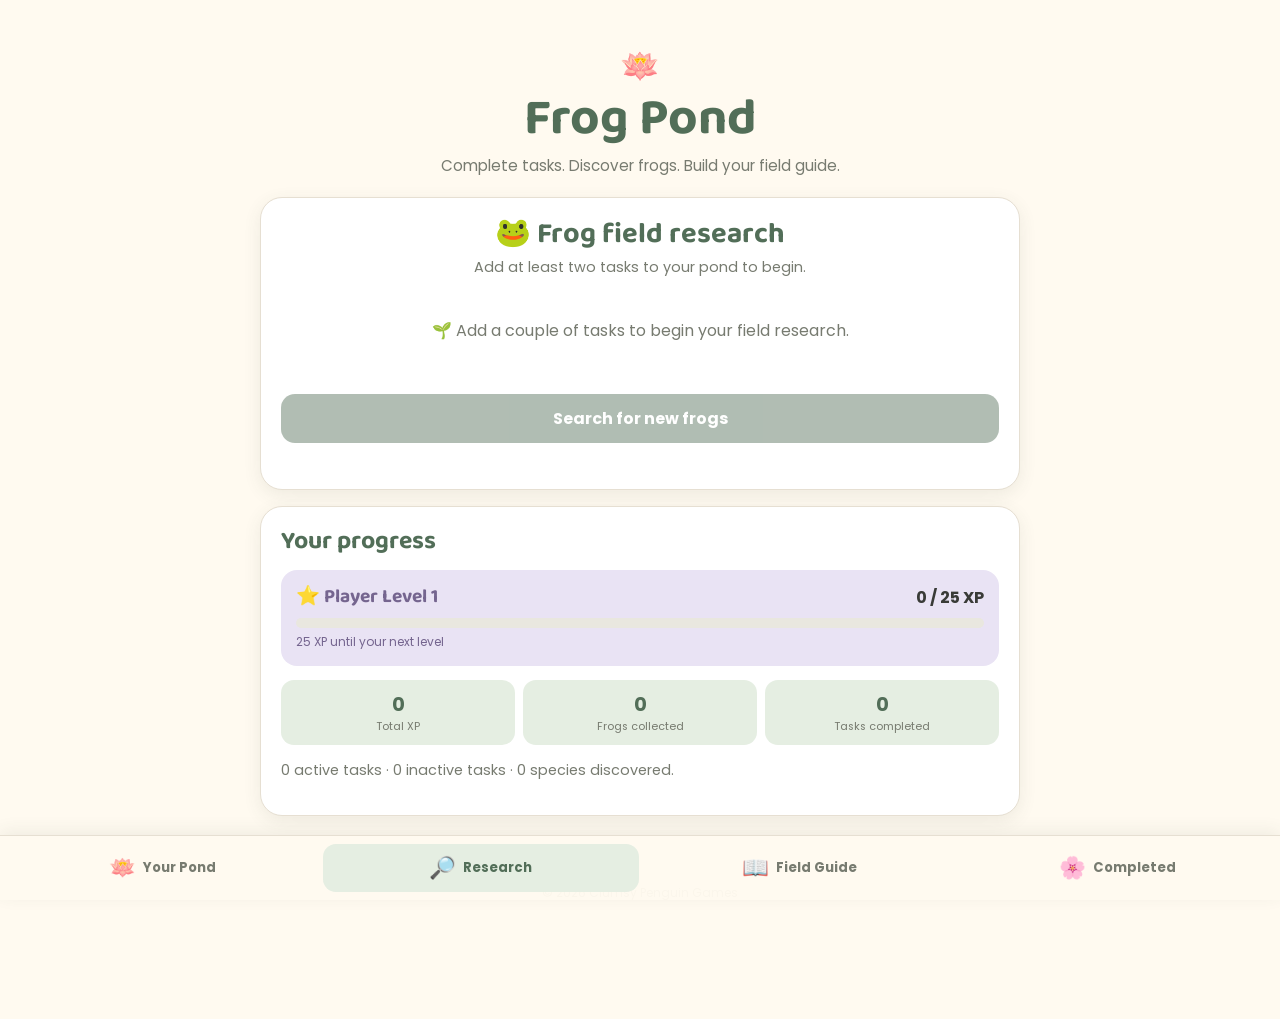
==== commit 9b260862: "Update frogs.html" ====
--- a/frogs.html
+++ b/frogs.html
@@ -5,640 +5,253 @@
 <meta charset="UTF-8">
 <meta name="viewport" content="width=device-width, initial-scale=1">
 <title>Frog Pond | Clumsy Penguin Games</title>
-
 <link rel="preconnect" href="https://fonts.googleapis.com">
 <link rel="preconnect" href="https://fonts.gstatic.com" crossorigin>
 <link href="https://fonts.googleapis.com/css2?family=Baloo+2:wght@500;600;700;800&family=Poppins:wght@400;500;600;700&display=swap" rel="stylesheet">
 
 <style>
 :root {
-  --cream: #fffaf0;
-  --cream-dark: #f5eddf;
-  --sage: #829b83;
-  --sage-dark: #526e58;
-  --sage-light: #e5eee2;
-  --pink: #e9a8b8;
-  --pink-light: #f9e5e9;
-  --pink-dark: #a85e76;
-  --lavender: #e9e3f4;
-  --lavender-dark: #75658f;
-  --yellow: #f5e6a8;
-  --ink: #393b37;
-  --muted: #777b70;
-  --white: #ffffff;
-  --border: #e6dfd2;
-  --shadow: 0 5px 18px rgba(66, 78, 61, .09);
-}
-
-* {
-  box-sizing: border-box;
-}
-
-body {
-  margin: 0;
-  min-height: 100vh;
-  background: var(--cream);
-  color: var(--ink);
-  font-family: 'Poppins', sans-serif;
-
-  /* Leave room for the fixed navigation at every screen size. */
-  padding-bottom: calc(105px + env(safe-area-inset-bottom));
-}
-
-button, input, textarea {
-  font: inherit;
-}
-
-button {
-  cursor: pointer;
-}
-
-button:focus-visible,
-input:focus-visible,
-textarea:focus-visible {
-  outline: 3px solid var(--pink-dark);
-  outline-offset: 3px;
-}
-
-[hidden] {
-  display: none !important;
-}
-
-.app {
-  width: min(100% - 28px, 760px);
-  margin: 0 auto;
-  padding: 22px 0 40px;
-}
-
-header {
-  text-align: center;
-  padding: 12px 8px 20px;
-}
-
-.header-flower {
-  font-size: 2rem;
-}
-
-h1, h2, h3 {
-  font-family: 'Baloo 2', cursive;
-  line-height: 1.15;
-}
-
-h1 {
-  font-size: clamp(2.3rem, 8vw, 3.2rem);
-  color: var(--sage-dark);
-  margin: 0;
-}
-
-header p {
-  color: var(--muted);
-  margin: 5px 0 0;
-  font-size: .95rem;
-}
-
-.panel {
-  background: var(--white);
-  border: 1px solid var(--border);
-  border-radius: 22px;
-  padding: 20px;
-  margin: 0 0 16px;
-  box-shadow: var(--shadow);
-}
-
-.panel h2 {
-  color: var(--sage-dark);
-  font-size: 1.55rem;
-  margin: 0 0 5px;
-}
-
-.panel h3 {
-  margin: 0 0 6px;
-  font-size: 1.2rem;
-}
-
-.subtle {
-  color: var(--muted);
-  font-size: .9rem;
-  line-height: 1.55;
-  margin: 5px 0 14px;
-}
-
-.primary-button,
-.secondary-button,
-.quiet-button,
-.danger-button {
-  border: 0;
-  border-radius: 14px;
-  padding: 12px 17px;
-  font-weight: 700;
-  transition: transform .12s ease, filter .12s ease;
-}
-
-.primary-button:active,
-.secondary-button:active,
-.quiet-button:active,
-.danger-button:active {
-  transform: scale(.98);
-}
-
-.primary-button {
-  background: var(--sage-dark);
-  color: white;
-}
-
-.primary-button:hover {
-  filter: brightness(1.08);
-}
-
-.secondary-button {
-  background: var(--pink-light);
-  color: var(--pink-dark);
-}
-
-.quiet-button {
-  background: var(--sage-light);
-  color: var(--sage-dark);
-}
-
-.danger-button {
-  background: #f8e2df;
-  color: #914b46;
-}
-
-.full-button {
-  width: 100%;
-  margin-top: 10px;
-  min-height: 48px;
-}
-
-button:disabled {
-  opacity: .45;
-  cursor: not-allowed;
-}
-
-textarea,
-input[type="text"] {
-  width: 100%;
-  border: 1px solid var(--border);
-  border-radius: 13px;
-  background: #fffefa;
-  color: var(--ink);
-  padding: 12px;
-}
-
-textarea {
-  min-height: 125px;
-  resize: vertical;
-}
-
-.field-label {
-  display: block;
-  font-weight: 700;
-  font-size: .9rem;
-  margin: 14px 0 6px;
-}
-
-.button-row {
-  display: flex;
-  flex-wrap: wrap;
-  gap: 8px;
-  margin-top: 10px;
-}
-
-.button-row button {
-  flex: 1 1 auto;
-}
-
-.status {
-  color: var(--muted);
-  font-size: .85rem;
-  margin: 10px 0 0;
-  min-height: 1.2em;
-}
-
-.task-list {
-  display: grid;
-  gap: 9px;
-  margin-top: 14px;
-}
-
-.task-row {
-  display: flex;
-  align-items: center;
-  gap: 10px;
-  background: #fffefa;
-  border: 1px solid var(--border);
-  border-radius: 13px;
-  padding: 11px;
-}
-
-.task-row input[type="checkbox"] {
-  width: 22px;
-  height: 22px;
-  flex: 0 0 auto;
-  accent-color: var(--sage-dark);
-}
-
-.task-name {
-  flex: 1;
-  min-width: 0;
-  overflow-wrap: anywhere;
-  font-size: .92rem;
-}
-
-.task-actions {
-  display: flex;
-  gap: 5px;
-  flex: 0 0 auto;
-}
-
-.small-button {
-  border: 0;
-  border-radius: 9px;
-  padding: 7px 9px;
-  background: var(--lavender);
-  color: var(--lavender-dark);
-  font-size: .8rem;
-  font-weight: 700;
-}
-
-.small-button.remove {
-  background: #f8e2df;
-  color: #914b46;
-}
-
-.count-label {
-  color: var(--muted);
-  font-size: .82rem;
-  font-weight: 600;
-}
-
-.section-heading {
-  display: flex;
-  justify-content: space-between;
-  align-items: baseline;
-  gap: 10px;
-  flex-wrap: wrap;
-}
-
-.draw-intro {
-  text-align: center;
-  margin-bottom: 18px;
-}
-
-.draw-intro h2 {
-  font-size: 1.8rem;
-}
-
-.draw-intro p {
-  margin-bottom: 0;
-}
-
-.draw-cards {
-  display: grid;
-  grid-template-columns: repeat(2, minmax(0, 1fr));
-  gap: 12px;
-  margin: 18px 0;
-}
-
-.draw-card {
-  background: var(--cream);
-  border: 2px solid var(--border);
-  border-radius: 18px;
-  padding: 15px 12px;
-  text-align: center;
-  min-width: 0;
-}
-
-.draw-card .frog-emoji {
-  font-size: 2.8rem;
-  margin-bottom: 3px;
-}
-
-.draw-card .frog-name {
-  font-family: 'Baloo 2', cursive;
-  font-weight: 700;
-  color: var(--sage-dark);
-  font-size: 1.05rem;
-}
-
-.draw-card .task-choice {
-  font-size: .92rem;
-  overflow-wrap: anywhere;
-  margin: 12px 0;
-}
-
-.draw-card .progress-track {
-  margin-bottom: 16px;
-}
-
-.choose-button {
-  width: 100%;
-  border: 0;
-  border-radius: 12px;
-  background: var(--pink-light);
-  color: var(--pink-dark);
-  font-weight: 700;
-  padding: 11px 7px;
-  min-height: 44px;
-}
-
-.progress-track {
-  height: 10px;
-  background: #e9e7df;
-  border-radius: 50px;
-  overflow: hidden;
-  margin: 8px 0 5px;
-}
-
-.progress-fill {
-  height: 100%;
-  background: var(--sage);
-  border-radius: 50px;
-  transition: width .2s ease;
-}
-
-.progress-label {
-  color: var(--muted);
-  font-size: .75rem;
-}
-
-.confirm-card {
-  text-align: center;
-  background: var(--pink-light);
-  border-radius: 18px;
-  padding: 20px 14px;
-  margin-top: 16px;
-}
-
-.confirm-card .frog-emoji {
-  font-size: 4rem;
-}
-
-.confirm-card h3 {
-  color: var(--pink-dark);
-  font-size: 1.5rem;
-  margin: 3px 0;
-}
-
-.confirm-task {
-  font-weight: 600;
-  font-size: 1.05rem;
-  margin: 14px 0 5px;
-  overflow-wrap: anywhere;
-}
-
-.rarity {
-  display: inline-block;
-  border-radius: 50px;
-  padding: 4px 10px;
-  font-size: .72rem;
-  font-weight: 700;
-  margin: 4px;
-}
-
-.rarity.common { background: #e7eadf; color: #526e58; }
-.rarity.uncommon { background: #dcebe9; color: #39736c; }
-.rarity.rare { background: #e7e0f3; color: #70558f; }
-.rarity.epic { background: #f6e0e9; color: #a34d75; }
-.rarity.legendary { background: #f7edc9; color: #8a6a19; }
-
-.empty-state {
-  text-align: center;
-  color: var(--muted);
-  padding: 22px 10px;
-  line-height: 1.6;
-}
-
-.frog-grid {
-  display: grid;
-  grid-template-columns: repeat(2, minmax(0, 1fr));
-  gap: 11px;
-  margin-top: 14px;
-}
-
-.frog-card {
-  border: 1px solid var(--border);
-  border-radius: 16px;
-  padding: 13px 10px;
-  text-align: center;
-  background: #fffefa;
-  min-width: 0;
-}
-
-.frog-card.locked {
-  opacity: .62;
-  background: #f5f2ec;
-}
-
-.frog-card .frog-emoji {
-  font-size: 2.2rem;
-}
-
-.frog-card h3 {
-  font-size: 1rem;
-  color: var(--sage-dark);
-  margin: 3px 0;
-  overflow-wrap: anywhere;
-}
-
-.frog-card .progress-track {
-  margin-top: 10px;
-}
-
-.frog-card p {
-  font-size: .75rem;
-  color: var(--muted);
-  margin: 4px 0;
-}
-
-/* Featured frog at the top of the Field Guide. */
-.featured-frog {
-  background: var(--sage-light);
-  border: 1px solid #d1dfd0;
-  border-radius: 18px;
-  padding: 17px;
-  margin: 16px 0;
-  text-align: center;
-}
-
-.featured-frog .frog-emoji {
-  font-size: 3.4rem;
-}
-
-.featured-frog h3 {
-  color: var(--sage-dark);
-  font-size: 1.35rem;
-  margin: 4px 0;
-}
-
-.featured-label {
-  color: var(--sage-dark);
-  font-size: .75rem;
-  font-weight: 700;
-  text-transform: uppercase;
-  letter-spacing: .06em;
-}
-
-.completed-row {
-  display: flex;
-  align-items: center;
-  justify-content: space-between;
-  gap: 10px;
-  border-bottom: 1px solid var(--border);
-  padding: 11px 0;
-}
-
-.completed-row:last-child {
-  border-bottom: 0;
-}
-
-.completed-row span {
-  font-size: .9rem;
-  overflow-wrap: anywhere;
-}
-
-.completed-actions {
-  display: flex;
-  gap: 5px;
-  flex: 0 0 auto;
-}
-
-/* Fixed navigation: remains at the bottom while the page scrolls. */
-.tabbar {
-  position: fixed;
-  z-index: 20;
-  bottom: 0;
-  left: 0;
-  right: 0;
-  display: grid;
-  grid-template-columns: repeat(4, 1fr);
-  gap: 3px;
-  background: rgba(255, 250, 240, .97);
-  border-top: 1px solid var(--border);
-  padding: 8px 5px max(8px, env(safe-area-inset-bottom));
-  box-shadow: 0 -4px 16px rgba(66, 78, 61, .08);
-}
-
-.tab-button {
-  border: 0;
-  background: transparent;
-  color: var(--muted);
-  border-radius: 13px;
-  padding: 7px 2px;
-  font-size: .68rem;
-  font-weight: 700;
-  display: flex;
-  flex-direction: column;
-  align-items: center;
-  gap: 3px;
-  min-width: 0;
-}
-
-.tab-button.active {
-  background: var(--sage-light);
-  color: var(--sage-dark);
-}
-
-.tab-icon {
-  font-size: 1.35rem;
-  line-height: 1.2;
-}
-
-footer {
-  text-align: center;
-  color: var(--muted);
-  font-size: .75rem;
-  padding: 12px;
-}
-
-@media (min-width: 650px) {
-  .app {
-    padding-top: 30px;
-  }
-
-  .tab-button {
-    font-size: .82rem;
-    flex-direction: row;
-    justify-content: center;
-    padding: 11px;
-    gap: 7px;
-  }
-
-  .frog-grid {
-    grid-template-columns: repeat(3, minmax(0, 1fr));
-  }
-}
-
-@media (max-width: 390px) {
-  .draw-cards {
-    grid-template-columns: 1fr;
-  }
-
-  .panel {
-    padding: 16px;
-  }
-
-  .task-actions {
-    flex-direction: column;
-  }
+  --cream:#fffaf0; --cream-dark:#f5eddf; --sage:#829b83;
+  --sage-dark:#526e58; --sage-light:#e5eee2; --pink:#e9a8b8;
+  --pink-light:#f9e5e9; --pink-dark:#a85e76; --lavender:#e9e3f4;
+  --lavender-dark:#75658f; --yellow:#f5e6a8; --ink:#393b37;
+  --muted:#777b70; --white:#fff; --border:#e6dfd2;
+  --shadow:0 5px 18px rgba(66,78,61,.09);
+}
+*{box-sizing:border-box}
+body{
+  margin:0;min-height:100vh;background:var(--cream);color:var(--ink);
+  font-family:'Poppins',sans-serif;
+  padding-bottom:calc(105px + env(safe-area-inset-bottom));
+}
+button,input,textarea,select{font:inherit}
+button{cursor:pointer}
+button:focus-visible,input:focus-visible,textarea:focus-visible,select:focus-visible{
+  outline:3px solid var(--pink-dark);outline-offset:3px
+}
+[hidden]{display:none!important}
+.app{width:min(100% - 28px,760px);margin:0 auto;padding:22px 0 40px}
+header{text-align:center;padding:12px 8px 20px}
+.header-flower{font-size:2rem}
+h1,h2,h3{font-family:'Baloo 2',cursive;line-height:1.15}
+h1{font-size:clamp(2.3rem,8vw,3.2rem);color:var(--sage-dark);margin:0}
+header p{color:var(--muted);margin:5px 0 0;font-size:.95rem}
+.panel{
+  background:var(--white);border:1px solid var(--border);border-radius:22px;
+  padding:20px;margin:0 0 16px;box-shadow:var(--shadow)
+}
+.panel h2{color:var(--sage-dark);font-size:1.55rem;margin:0 0 5px}
+.panel h3{margin:0 0 6px;font-size:1.2rem}
+.subtle{color:var(--muted);font-size:.9rem;line-height:1.55;margin:5px 0 14px}
+.primary-button,.secondary-button,.quiet-button,.danger-button{
+  border:0;border-radius:14px;padding:12px 17px;font-weight:700;
+  transition:transform .12s ease,filter .12s ease
+}
+.primary-button:active,.secondary-button:active,.quiet-button:active,
+.danger-button:active{transform:scale(.98)}
+.primary-button{background:var(--sage-dark);color:white}
+.primary-button:hover{filter:brightness(1.08)}
+.secondary-button{background:var(--pink-light);color:var(--pink-dark)}
+.quiet-button{background:var(--sage-light);color:var(--sage-dark)}
+.danger-button{background:#f8e2df;color:#914b46}
+.full-button{width:100%;margin-top:10px;min-height:48px}
+button:disabled{opacity:.45;cursor:not-allowed}
+textarea,input[type="text"],select{
+  width:100%;border:1px solid var(--border);border-radius:13px;
+  background:#fffefa;color:var(--ink);padding:10px
+}
+textarea{min-height:125px;resize:vertical}
+.field-label{display:block;font-weight:700;font-size:.9rem;margin:14px 0 6px}
+.status{color:var(--muted);font-size:.85rem;margin:10px 0 0;min-height:1.2em}
+.task-list{display:grid;gap:10px;margin-top:14px}
+.task-row{
+  display:grid;grid-template-columns:auto minmax(0,1fr);gap:8px 10px;
+  background:#fffefa;border:1px solid var(--border);border-radius:13px;padding:11px
+}
+.task-row input[type="checkbox"]{width:22px;height:22px;accent-color:var(--sage-dark)}
+.task-name{min-width:0;overflow-wrap:anywhere;font-size:.92rem;align-self:center}
+.task-actions{grid-column:2;display:flex;gap:6px;flex-wrap:wrap}
+.task-settings{
+  grid-column:1/-1;display:grid;grid-template-columns:repeat(3,minmax(0,1fr));
+  gap:7px;margin-top:3px
+}
+.task-settings label{font-size:.7rem;color:var(--muted);font-weight:700}
+.task-settings select{font-size:.78rem;padding:7px 5px;margin-top:3px}
+.small-button{
+  border:0;border-radius:9px;padding:7px 9px;background:var(--lavender);
+  color:var(--lavender-dark);font-size:.8rem;font-weight:700
+}
+.small-button.remove{background:#f8e2df;color:#914b46}
+.count-label{color:var(--muted);font-size:.82rem;font-weight:600}
+.section-heading{display:flex;justify-content:space-between;align-items:baseline;gap:10px;flex-wrap:wrap}
+.draw-intro{text-align:center;margin-bottom:18px}
+.draw-intro h2{font-size:1.8rem}
+.draw-intro p{margin-bottom:0}
+.draw-cards{display:grid;grid-template-columns:repeat(2,minmax(0,1fr));gap:12px;margin:18px 0}
+.draw-card{
+  background:var(--cream);border:2px solid var(--border);border-radius:18px;
+  padding:15px 12px;text-align:center;min-width:0
+}
+.draw-card .frog-emoji{font-size:2.8rem;margin-bottom:3px}
+.draw-card .frog-name{font-family:'Baloo 2',cursive;font-weight:700;color:var(--sage-dark);font-size:1.05rem}
+.draw-card .task-choice{font-size:.92rem;overflow-wrap:anywhere;margin:12px 0}
+.draw-card .progress-track{margin-bottom:7px}
+.choose-button{
+  width:100%;border:0;border-radius:12px;background:var(--pink-light);
+  color:var(--pink-dark);font-weight:700;padding:11px 7px;min-height:44px
+}
+.progress-track{height:10px;background:#e9e7df;border-radius:50px;overflow:hidden;margin:8px 0 5px}
+.progress-fill{height:100%;background:var(--sage);border-radius:50px;transition:width .2s ease}
+.progress-label{color:var(--muted);font-size:.75rem}
+.new-species{display:inline-block;background:var(--yellow);color:#80651e;padding:4px 9px;border-radius:50px;font-size:.75rem;font-weight:700;margin:5px}
+.confirm-card{text-align:center;background:var(--pink-light);border-radius:18px;padding:20px 14px;margin-top:16px}
+.confirm-card .frog-emoji{font-size:4rem}
+.confirm-card h3{color:var(--pink-dark);font-size:1.5rem;margin:3px 0}
+.confirm-task{font-weight:600;font-size:1.05rem;margin:14px 0 5px;overflow-wrap:anywhere}
+.rarity{display:inline-block;border-radius:50px;padding:4px 10px;font-size:.72rem;font-weight:700;margin:4px}
+.rarity.common{background:#e7eadf;color:#526e58}
+.rarity.uncommon{background:#dcebe9;color:#39736c}
+.rarity.rare{background:#e7e0f3;color:#70558f}
+.rarity.epic{background:#f6e0e9;color:#a34d75}
+.rarity.legendary{background:#f7edc9;color:#8a6a19}
+.empty-state{text-align:center;color:var(--muted);padding:22px 10px;line-height:1.6}
+.frog-grid{display:grid;grid-template-columns:repeat(2,minmax(0,1fr));gap:11px;margin-top:14px}
+.frog-card{
+  border:1px solid var(--border);border-radius:16px;padding:13px 10px;
+  text-align:center;background:#fffefa;min-width:0
+}
+.frog-card.locked{background:#f5f2ec}
+.frog-card.undiscovered{opacity:.62}
+.frog-card .frog-emoji{font-size:2.2rem}
+.frog-card h3{font-size:1rem;color:var(--sage-dark);margin:3px 0;overflow-wrap:anywhere}
+.frog-card .progress-track{margin-top:10px}
+.frog-card p{font-size:.75rem;color:var(--muted);margin:4px 0}
+.frog-silhouette{filter:grayscale(1);opacity:.35}
+.featured-frog{
+  background:var(--sage-light);border:1px solid #d1dfd0;border-radius:18px;
+  padding:17px;margin:16px 0;text-align:center
+}
+.featured-frog .frog-emoji{font-size:3.4rem}
+.featured-frog h3{color:var(--sage-dark);font-size:1.35rem;margin:4px 0}
+.featured-label{color:var(--sage-dark);font-size:.75rem;font-weight:700;text-transform:uppercase;letter-spacing:.06em}
+.completed-row{
+  display:flex;align-items:center;justify-content:space-between;gap:10px;
+  border-bottom:1px solid var(--border);padding:11px 0
+}
+.completed-row:last-child{border-bottom:0}
+.completed-row span{font-size:.9rem;overflow-wrap:anywhere;min-width:0}
+.completed-actions{display:flex;gap:5px;flex:0 0 auto}
+.history-entry{padding:10px 0;border-bottom:1px solid var(--border);font-size:.85rem}
+.history-entry:last-child{border-bottom:0}
+.history-entry .history-date{font-size:.72rem;color:var(--muted)}
+.stats-grid{display:grid;grid-template-columns:repeat(3,minmax(0,1fr));gap:8px;margin:14px 0}
+.stat-card{background:var(--sage-light);border-radius:13px;padding:10px 6px;text-align:center}
+.stat-card strong{display:block;color:var(--sage-dark);font-size:1.2rem}
+.stat-card span{display:block;color:var(--muted);font-size:.68rem}
+.level-panel{background:var(--lavender);border-radius:16px;padding:15px;margin:14px 0}
+.level-heading{display:flex;justify-content:space-between;gap:8px;align-items:center}
+.level-heading h3{color:var(--lavender-dark);margin:0}
+.level-panel .progress-fill{background:var(--lavender-dark)}
+.level-panel .progress-label{color:var(--lavender-dark)}
+.reset-panel{margin-top:24px;padding-top:18px;border-top:2px dashed #e8c4c0}
+.reset-panel h3{color:#914b46;margin:0 0 5px}
+.reset-panel p{color:var(--muted);font-size:.85rem;line-height:1.5;margin:5px 0 10px}
+.reset-button{background:#a83232;color:white;border:2px solid #842020}
+.reset-button:hover{background:#842020}
+.reset-overlay{
+  position:fixed;z-index:100;inset:0;background:rgba(30,15,15,.82);
+  display:flex;align-items:center;justify-content:center;padding:18px;overflow-y:auto
+}
+.reset-dialog{
+  width:min(100%,520px);max-height:calc(100vh - 36px);overflow-y:auto;
+  background:#fff8f5;border:4px solid #a83232;border-radius:22px;padding:22px;
+  box-shadow:0 0 0 6px rgba(168,50,50,.2),0 15px 50px rgba(0,0,0,.4);text-align:center
+}
+.reset-siren{font-size:2.1rem;line-height:1.5}
+.reset-dialog h2{color:#a83232;font-size:1.8rem;margin:5px 0 10px}
+.reset-warning{
+  background:#fbe2df;border:2px solid #d58b83;border-radius:13px;padding:13px;
+  color:#762d2d;font-size:.9rem;line-height:1.5;text-align:left;margin:14px 0
+}
+.reset-warning ul{padding-left:22px;margin:8px 0 0}
+.reset-acknowledgment{display:flex;align-items:flex-start;gap:10px;text-align:left;font-size:.88rem;line-height:1.45;margin:17px 0}
+.reset-acknowledgment input{width:21px;height:21px;flex:0 0 auto;margin-top:2px;accent-color:#a83232}
+.final-reset-button{background:#a83232;color:white;width:100%}
+.final-reset-button:disabled{background:#a99b99}
+.cancel-reset-button{width:100%;background:#e5eee2;color:var(--sage-dark);margin-top:9px}
+.research-toast{
+  position:fixed;z-index:30;left:50%;bottom:calc(88px + env(safe-area-inset-bottom));
+  transform:translate(-50%,15px);width:min(calc(100% - 28px),440px);
+  padding:13px 17px;border-radius:15px;background:var(--sage-dark);color:white;
+  text-align:center;font-size:.9rem;font-weight:600;box-shadow:0 5px 20px rgba(0,0,0,.2);
+  opacity:0;visibility:hidden;transition:opacity .2s ease,transform .2s ease,visibility .2s;
+  pointer-events:none
+}
+.research-toast.show{opacity:1;visibility:visible;transform:translate(-50%,0)}
+.tabbar{
+  position:fixed;z-index:20;bottom:0;left:0;right:0;display:grid;
+  grid-template-columns:repeat(4,1fr);gap:3px;background:rgba(255,250,240,.97);
+  border-top:1px solid var(--border);padding:8px 5px max(8px,env(safe-area-inset-bottom));
+  box-shadow:0 -4px 16px rgba(66,78,61,.08)
+}
+.tab-button{
+  border:0;background:transparent;color:var(--muted);border-radius:13px;padding:7px 2px;
+  font-size:.68rem;font-weight:700;display:flex;flex-direction:column;align-items:center;
+  gap:3px;min-width:0
+}
+.tab-button.active{background:var(--sage-light);color:var(--sage-dark)}
+.tab-icon{font-size:1.35rem;line-height:1.2}
+footer{text-align:center;color:var(--muted);font-size:.75rem;padding:12px}
+@media(min-width:650px){
+  .app{padding-top:30px}
+  .tab-button{font-size:.82rem;flex-direction:row;justify-content:center;padding:11px;gap:7px}
+  .frog-grid{grid-template-columns:repeat(3,minmax(0,1fr))}
+}
+@media(max-width:390px){
+  .draw-cards{grid-template-columns:1fr}
+  .panel{padding:16px}
+  .task-settings{grid-template-columns:1fr 1fr}
+  .stats-grid{gap:5px}
 }
 </style>
 </head>
 
 <body>
 <main class="app">
-
   <header>
     <div class="header-flower">🪷</div>
     <h1>Frog Pond</h1>
     <p>Complete tasks. Discover frogs. Build your field guide.</p>
   </header>
 
-  <!-- YOUR POND -->
   <section id="pondScreen" hidden>
-
     <section class="panel">
       <h2>Add tasks to your pond</h2>
-      <p class="subtle">Enter one task per line. Add one, or as many as you'd like.</p>
-
+      <p class="subtle">Enter one task per line. You can adjust each task's settings after adding it.</p>
       <label class="field-label" for="bulkTasks">Your tasks</label>
       <textarea id="bulkTasks" placeholder="Start a load of laundry&#10;Put away dishes&#10;Scoop the litter"></textarea>
-      <button class="primary-button full-button" id="addBulkButton">
-        Add tasks to pond
-      </button>
-
+      <button class="primary-button full-button" id="addBulkButton">Add tasks to pond</button>
       <p class="status" id="poolStatus" aria-live="polite"></p>
     </section>
 
     <section class="panel">
       <div class="section-heading">
-        <h2>Your task pond</h2>
+        <h2>Your active tasks</h2>
         <span class="count-label" id="activeTaskCount"></span>
       </div>
-      <p class="subtle">Check off completed tasks, or edit and remove tasks from your pool.</p>
+      <p class="subtle">Check off completed tasks, or edit their details. Your task settings determine the XP and research earned.</p>
       <div id="taskList" class="task-list"></div>
     </section>
-
   </section>
 
-  <!-- CHOOSE / FIELD RESEARCH -->
   <section id="chooseScreen">
-
     <section class="panel" id="drawPanel">
       <div class="draw-intro">
         <h2>🐸 Frog field research</h2>
-        <p class="subtle" id="drawInstructions">
-          Search for two tasks to pair with your next frog discoveries.
-        </p>
+        <p class="subtle" id="drawInstructions">Search for two tasks to pair with your next frog discoveries.</p>
       </div>
-
       <div id="drawCards" class="draw-cards"></div>
-
-      <button class="primary-button full-button" id="drawButton">
-        Search for new frogs
-      </button>
-
+      <button class="primary-button full-button" id="drawButton">Search for new frogs</button>
       <p class="status" id="drawStatus" aria-live="polite"></p>
 
       <div id="confirmArea" hidden>
@@ -649,68 +262,96 @@
           <p class="confirm-task" id="confirmTask"></p>
           <p class="subtle" id="confirmProgress"></p>
         </div>
-
-        <button class="primary-button full-button" id="completeChosen">
-          Complete this task
-        </button>
-        <button class="quiet-button full-button" id="backToChoices">
-          ← Back to the two choices
-        </button>
+        <button class="primary-button full-button" id="completeChosen">Complete this task</button>
+        <button class="quiet-button full-button" id="backToChoices">← Back to the two choices</button>
       </div>
     </section>
 
     <section class="panel">
-      <h2>Research progress</h2>
+      <h2>Your progress</h2>
+      <div id="playerLevelPanel" class="level-panel"></div>
+      <div class="stats-grid">
+        <div class="stat-card"><strong id="xpTotal">0</strong><span>Total XP</span></div>
+        <div class="stat-card"><strong id="frogCount">0</strong><span>Frogs collected</span></div>
+        <div class="stat-card"><strong id="taskCount">0</strong><span>Tasks completed</span></div>
+      </div>
       <p class="subtle" id="pondProgress"></p>
     </section>
-
   </section>
 
-  <!-- FIELD GUIDE -->
   <section id="collectionScreen" hidden>
     <section class="panel">
       <h2>📖 Field Guide</h2>
       <p class="subtle" id="collectionSummary"></p>
-
-      <!-- The most recently adopted frog appears here. -->
       <div id="featuredFrog"></div>
-
       <div id="frogCollection" class="frog-grid"></div>
+
+      <div class="reset-panel">
+        <h3>🚨 Danger Zone 🚨</h3>
+        <p>Finished testing? This button wipes your Frog Pond progress and returns the app to a completely fresh state.</p>
+        <button class="danger-button reset-button full-button" id="openResetButton">🚨 RESET ALL PROGRESS 🚨</button>
+      </div>
     </section>
   </section>
 
-  <!-- COMPLETED -->
   <section id="completedScreen" hidden>
     <section class="panel">
       <div class="section-heading">
-        <h2>🌸 Completed tasks</h2>
+        <h2>🌱 Inactive tasks</h2>
+        <span class="count-label" id="inactiveCount"></span>
+      </div>
+      <p class="subtle">Tasks you've completed are kept here. Activate one again whenever you need to do it another time.</p>
+      <div id="inactiveList"></div>
+    </section>
+
+    <section class="panel">
+      <div class="section-heading">
+        <h2>🌸 Completed history</h2>
         <span class="count-label" id="completedCount"></span>
       </div>
-      <p class="subtle">Your completed-task research log. Restore a task if it needs another round.</p>
+      <p class="subtle">Every completion stays in your history, even when you activate that task again.</p>
       <div id="completedList"></div>
-      <button class="danger-button full-button" id="clearCompletedButton">
-        Clear completed history
-      </button>
+      <button class="danger-button full-button" id="clearCompletedButton">Clear completed history</button>
     </section>
   </section>
-
 </main>
 
+<div id="researchToast" class="research-toast" role="status" aria-live="polite"></div>
+
+<div id="resetOverlay" class="reset-overlay" hidden>
+  <div class="reset-dialog" role="dialog" aria-modal="true" aria-labelledby="resetTitle">
+    <div class="reset-siren">🚨🚨🚨</div>
+    <h2 id="resetTitle">TOTAL POND WIPEOUT</h2>
+    <div class="reset-siren">⚠️ THIS IS NOT A DRILL ⚠️</div>
+    <div class="reset-warning">
+      <strong>YOU ARE ABOUT TO PERMANENTLY DELETE:</strong>
+      <ul>
+        <li>Every active and inactive task</li>
+        <li>Your entire completed-task history</li>
+        <li>All XP and player-level progress</li>
+        <li>All frog research progress and frog levels</li>
+        <li>Every frog discovery in your Field Guide</li>
+        <li>Every collected/adopted frog</li>
+        <li>Any currently selected research tasks</li>
+      </ul>
+    </div>
+    <p>This cannot be undone. Your pond will be completely empty, and your research will start from scratch.</p>
+    <label class="reset-acknowledgment">
+      <input type="checkbox" id="resetAcknowledgment">
+      <span>I understand that this will erase ALL of my Frog Pond progress. I am absolutely, positively, undeniably sure.</span>
+    </label>
+    <button class="danger-button final-reset-button full-button" id="confirmResetButton" disabled>🚨 YES. WIPE EVERYTHING. 🚨</button>
+    <button class="quiet-button cancel-reset-button full-button" id="cancelResetButton">NOPE. GET ME OUT OF HERE.</button>
+    <div class="reset-siren">🚨 PROCEED WITH CAUTION 🚨</div>
+  </div>
+</div>
+
 <nav class="tabbar" aria-label="Main navigation">
-  <button class="tab-button" data-screen="pond" type="button">
-    <span class="tab-icon">🪷</span>Your Pond
-  </button>
-  <button class="tab-button active" data-screen="choose" type="button">
-    <span class="tab-icon">🔎</span>Research
-  </button>
-  <button class="tab-button" data-screen="collection" type="button">
-    <span class="tab-icon">📖</span>Field Guide
-  </button>
-  <button class="tab-button" data-screen="completed" type="button">
-    <span class="tab-icon">🌸</span>Completed
-  </button>
+  <button class="tab-button" data-screen="pond" type="button"><span class="tab-icon">🪷</span>Your Pond</button>
+  <button class="tab-button active" data-screen="choose" type="button"><span class="tab-icon">🔎</span>Research</button>
+  <button class="tab-button" data-screen="collection" type="button"><span class="tab-icon">📖</span>Field Guide</button>
+  <button class="tab-button" data-screen="completed" type="button"><span class="tab-icon">🌸</span>Completed</button>
 </nav>
-
 <footer>© 2026 Clumsy Penguin Games</footer>
 
 <script>
@@ -719,765 +360,1006 @@
 -------------------------------- */
 
 const FROGS = [
-  { name: "American Bullfrog", rarity: "Common", emoji: "🐸" },
-  { name: "Red-Eyed Tree Frog", rarity: "Common", emoji: "🐸" },
-  { name: "White's Tree Frog", rarity: "Common", emoji: "🐸" },
-  { name: "Green Tree Frog", rarity: "Common", emoji: "🐸" },
-  { name: "Pacman Frog", rarity: "Common", emoji: "🐸" },
-  { name: "African Clawed Frog", rarity: "Common", emoji: "🐸" },
-  { name: "Fire-Bellied Toad", rarity: "Common", emoji: "🐸" },
-  { name: "Tomato Frog", rarity: "Common", emoji: "🐸" },
-
-  { name: "Desert Rain Frog", rarity: "Uncommon", emoji: "🐸" },
-  { name: "Common Coquí", rarity: "Uncommon", emoji: "🐸" },
-  { name: "Amazon Milk Frog", rarity: "Uncommon", emoji: "🐸" },
-  { name: "Vietnamese Mossy Frog", rarity: "Uncommon", emoji: "🐸" },
-  { name: "Cuban Tree Frog", rarity: "Uncommon", emoji: "🐸" },
-
-  { name: "Goliath Frog", rarity: "Rare", emoji: "🐸" },
-  { name: "Golden Mantella", rarity: "Rare", emoji: "🐸" },
-  { name: "Surinam Toad", rarity: "Rare", emoji: "🐸" },
-  { name: "Strawberry Poison Frog", rarity: "Rare", emoji: "🐸" },
-
-  { name: "Panamanian Golden Frog", rarity: "Epic", emoji: "🐸" },
-  { name: "Budgett's Frog", rarity: "Epic", emoji: "🐸" },
-
-  { name: "Lehmann's Poison Frog", rarity: "Legendary", emoji: "🐸" }
+  {name:"American Bullfrog",rarity:"Common",emoji:"🐸"},
+  {name:"Red-Eyed Tree Frog",rarity:"Common",emoji:"🐸"},
+  {name:"White's Tree Frog",rarity:"Common",emoji:"🐸"},
+  {name:"Green Tree Frog",rarity:"Common",emoji:"🐸"},
+  {name:"Pacman Frog",rarity:"Common",emoji:"🐸"},
+  {name:"African Clawed Frog",rarity:"Common",emoji:"🐸"},
+  {name:"Fire-Bellied Toad",rarity:"Common",emoji:"🐸"},
+  {name:"Tomato Frog",rarity:"Common",emoji:"🐸"},
+  {name:"Desert Rain Frog",rarity:"Uncommon",emoji:"🐸"},
+  {name:"Common Coquí",rarity:"Uncommon",emoji:"🐸"},
+  {name:"Amazon Milk Frog",rarity:"Uncommon",emoji:"🐸"},
+  {name:"Vietnamese Mossy Frog",rarity:"Uncommon",emoji:"🐸"},
+  {name:"Cuban Tree Frog",rarity:"Uncommon",emoji:"🐸"},
+  {name:"Goliath Frog",rarity:"Rare",emoji:"🐸"},
+  {name:"Golden Mantella",rarity:"Rare",emoji:"🐸"},
+  {name:"Surinam Toad",rarity:"Rare",emoji:"🐸"},
+  {name:"Strawberry Poison Frog",rarity:"Rare",emoji:"🐸"},
+  {name:"Panamanian Golden Frog",rarity:"Epic",emoji:"🐸"},
+  {name:"Budgett's Frog",rarity:"Epic",emoji:"🐸"},
+  {name:"Lehmann's Poison Frog",rarity:"Legendary",emoji:"🐸"}
 ];
 
 const RARITY_CHANCES = [
-  { rarity: "Common", weight: 45 },
-  { rarity: "Uncommon", weight: 25 },
-  { rarity: "Rare", weight: 17 },
-  { rarity: "Epic", weight: 9 },
-  { rarity: "Legendary", weight: 4 }
+  {rarity:"Common",weight:45},
+  {rarity:"Uncommon",weight:25},
+  {rarity:"Rare",weight:17},
+  {rarity:"Epic",weight:9},
+  {rarity:"Legendary",weight:4}
 ];
 
 const STORAGE_KEY = "taskDrawBetaState";
 
 let state = {
-  tasks: [],
-  completed: [],
-  research: {},
-  adopted: [],
-  drawOptions: [],
-  selectedTaskId: null
+  tasks:[],
+  inactiveTasks:[],
+  completed:[],
+  research:{},
+  adopted:[],
+  revealed:[],
+  drawOptions:[],
+  selectedTaskId:null,
+  xp:0,
+  level:1,
+  xpIntoLevel:0
 };
 
 let currentScreen = "choose";
-
+let toastTimeout = null;
 const $ = id => document.getElementById(id);
 
-
-/* --------------------------------
-   SAVING AND LOADING
--------------------------------- */
-
-function saveState() {
-  try {
-    localStorage.setItem(STORAGE_KEY, JSON.stringify(state));
-  } catch (error) {
-    console.warn("Could not save app state:", error);
-  }
-}
-
-function makeId() {
-  return "task-" + Date.now().toString(36) + "-" +
-    Math.random().toString(36).slice(2, 8);
-}
-
-function normalizeTask(task) {
-  if (typeof task === "string") {
-    return { id: makeId(), text: task };
-  }
-
-  if (task && typeof task === "object") {
+/* --------------------------------
+   STORAGE AND MIGRATION
+-------------------------------- */
+
+function makeId(){
+  return "task-" + Date.now().toString(36) + "-" + Math.random().toString(36).slice(2,8);
+}
+
+function normalizeTask(task){
+  if(typeof task === "string"){
+    return {id:makeId(),text:task,spoons:"medium",scariness:"normal",priority:"normal"};
+  }
+  if(task && typeof task === "object"){
     return {
-      id: task.id || makeId(),
-      text: String(task.text ?? task.name ?? "")
+      id:task.id || makeId(),
+      text:String(task.text ?? task.name ?? ""),
+      spoons:["low","medium","high"].includes(task.spoons) ? task.spoons : "medium",
+      scariness:task.scariness === "scary" ? "scary" : "normal",
+      priority:["low","normal","high"].includes(task.priority) ? task.priority : "normal"
     };
   }
-
   return null;
 }
 
-function loadState() {
-  try {
-    const saved = JSON.parse(localStorage.getItem(STORAGE_KEY));
-
-    if (!saved || typeof saved !== "object") return;
-
-    const taskSource =
-      saved.tasks ??
-      saved.activeTasks ??
-      saved.pool ??
-      [];
-
-    const completedSource =
-      saved.completed ??
-      saved.completedTasks ??
-      [];
-
-    state.tasks = Array.isArray(taskSource)
-      ? taskSource.map(normalizeTask).filter(t => t && t.text.trim())
-      : [];
-
-    state.completed = Array.isArray(completedSource)
-      ? completedSource.map(normalizeTask).filter(t => t && t.text.trim())
-      : [];
-
-    state.research = saved.research || saved.progress || {};
-
-    state.adopted = Array.isArray(saved.adopted)
+function normalizeHistory(entry){
+  if(typeof entry === "string"){
+    return {id:makeId(),taskId:null,text:entry,date:Date.now(),xp:0,research:0,frogName:""};
+  }
+  if(entry && typeof entry === "object"){
+    return {
+      id:entry.id || makeId(),
+      taskId:entry.taskId || null,
+      text:String(entry.text ?? entry.name ?? ""),
+      date:Number(entry.date || entry.completedAt || Date.now()),
+      xp:Number(entry.xp || 0),
+      research:Number(entry.research || 0),
+      frogName:String(entry.frogName || "")
+    };
+  }
+  return null;
+}
+
+function saveState(){
+  try{localStorage.setItem(STORAGE_KEY,JSON.stringify(state));}
+  catch(error){console.warn("Could not save app state:",error);}
+}
+
+function loadState(){
+  try{
+    const saved=JSON.parse(localStorage.getItem(STORAGE_KEY));
+    if(!saved || typeof saved!=="object") return;
+
+    const activeSource=saved.tasks ?? saved.activeTasks ?? saved.pool ?? [];
+    state.tasks=Array.isArray(activeSource)
+      ? activeSource.map(normalizeTask).filter(t=>t && t.text.trim()) : [];
+
+    state.research=saved.research || saved.progress || {};
+
+    state.adopted=Array.isArray(saved.adopted)
       ? saved.adopted
-      : (Array.isArray(saved.adoptedFrogs) ? saved.adoptedFrogs : []);
-
-    state.drawOptions = Array.isArray(saved.drawOptions)
-      ? saved.drawOptions
-      : [];
-
-    state.selectedTaskId = saved.selectedTaskId || null;
-
-    // Remove draw choices that no longer point to an active task.
-    state.drawOptions = state.drawOptions.filter(option =>
+      : (Array.isArray(saved.adoptedFrogs)?saved.adoptedFrogs:[]);
+
+    state.revealed=Array.isArray(saved.revealed)?saved.revealed:[];
+
+    // New inactive task library. Older completed tasks become reusable inactive tasks.
+    if(Array.isArray(saved.inactiveTasks)){
+      state.inactiveTasks=saved.inactiveTasks.map(normalizeTask).filter(t=>t && t.text.trim());
+    }else{
+      const oldCompleted=Array.isArray(saved.completed)?saved.completed:[];
+      state.inactiveTasks=oldCompleted.map(normalizeTask).filter(t=>t && t.text.trim());
+    }
+
+    // Older completed-task arrays are converted into history entries.
+    if(Array.isArray(saved.completed)){
+      state.completed=saved.completed.map(normalizeHistory).filter(t=>t && t.text.trim());
+    }else{
+      state.completed=[];
+    }
+
+    state.drawOptions=Array.isArray(saved.drawOptions)?saved.drawOptions:[];
+    state.selectedTaskId=saved.selectedTaskId || null;
+    state.xp=Math.max(0,Number(saved.xp || 0));
+    state.level=Math.max(1,Number(saved.level || 1));
+    state.xpIntoLevel=Math.max(0,Number(saved.xpIntoLevel || 0));
+
+    // If this is an older save, preserve any frog identities in the current draw.
+    state.drawOptions=state.drawOptions.filter(option=>
       option &&
-      state.tasks.some(task => task.id === option.taskId) &&
-      FROGS.some(frog => frog.name === option.frogName)
+      state.tasks.some(task=>task.id===option.taskId) &&
+      FROGS.some(frog=>frog.name===option.frogName)
     );
 
-    // If the selected choice is no longer valid, clear the selection.
-    if (
-      state.selectedTaskId &&
-      !state.drawOptions.some(option =>
-        option.taskId === state.selectedTaskId
-      )
-    ) {
-      state.selectedTaskId = null;
+    state.drawOptions.forEach(option=>{
+      if(!state.revealed.includes(option.frogName)) state.revealed.push(option.frogName);
+    });
+
+    state.adopted.forEach(name=>{
+      if(!state.revealed.includes(name)) state.revealed.push(name);
+    });
+
+    if(state.selectedTaskId && !state.drawOptions.some(o=>o.taskId===state.selectedTaskId)){
+      state.selectedTaskId=null;
     }
 
-    // Save the cleaned state so an invalid old draw cannot keep returning.
+    // Do not duplicate a task in both active and inactive lists.
+    const activeIds=new Set(state.tasks.map(task=>task.id));
+    state.inactiveTasks=state.inactiveTasks.filter(task=>!activeIds.has(task.id));
+
     saveState();
-
-  } catch (error) {
-    console.warn("Could not load saved app state:", error);
-  }
-}
-
+  }catch(error){
+    console.warn("Could not load saved app state:",error);
+  }
+}
 
 /* --------------------------------
    NAVIGATION
 -------------------------------- */
 
-function showScreen(screen) {
-  currentScreen = screen;
-
-  $("pondScreen").hidden = screen !== "pond";
-  $("chooseScreen").hidden = screen !== "choose";
-  $("collectionScreen").hidden = screen !== "collection";
-  $("completedScreen").hidden = screen !== "completed";
-
-  document.querySelectorAll(".tab-button").forEach(button => {
-    const active = button.dataset.screen === screen;
-    button.classList.toggle("active", active);
-    button.setAttribute("aria-current", active ? "page" : "false");
+function showScreen(screen){
+  currentScreen=screen;
+  $("pondScreen").hidden=screen!=="pond";
+  $("chooseScreen").hidden=screen!=="choose";
+  $("collectionScreen").hidden=screen!=="collection";
+  $("completedScreen").hidden=screen!=="completed";
+
+  document.querySelectorAll(".tab-button").forEach(button=>{
+    const active=button.dataset.screen===screen;
+    button.classList.toggle("active",active);
+    button.setAttribute("aria-current",active?"page":"false");
   });
-
-  window.scrollTo({ top: 0, behavior: "smooth" });
-}
-
-document.querySelectorAll(".tab-button").forEach(button => {
-  button.addEventListener("click", () => {
-    showScreen(button.dataset.screen);
+  window.scrollTo({top:0,behavior:"smooth"});
+}
+
+document.querySelectorAll(".tab-button").forEach(button=>{
+  button.addEventListener("click",()=>showScreen(button.dataset.screen));
+});
+
+/* --------------------------------
+   TASK MANAGEMENT
+-------------------------------- */
+
+function addTasks(lines){
+  const cleaned=lines.map(text=>text.trim()).filter(Boolean);
+  cleaned.forEach(text=>{
+    state.tasks.push({
+      id:makeId(),text,spoons:"medium",scariness:"normal",priority:"normal"
+    });
   });
-});
-
-
-/* --------------------------------
-   TASK MANAGEMENT
--------------------------------- */
-
-function addTasks(lines) {
-  const cleaned = lines.map(text => text.trim()).filter(Boolean);
-
-  if (!cleaned.length) return;
-
-  cleaned.forEach(text => {
-    state.tasks.push({ id: makeId(), text });
-  });
-
   saveState();
   renderAll();
 }
 
-function addBulkTasks() {
-  const lines = $("bulkTasks").value.split(/\r?\n/);
-
-  if (!lines.some(line => line.trim())) {
-    $("poolStatus").textContent = "Add at least one task first.";
+function addBulkTasks(){
+  const lines=$("bulkTasks").value.split(/\r?\n/);
+  if(!lines.some(line=>line.trim())){
+    $("poolStatus").textContent="Add at least one task first.";
     return;
   }
-
   addTasks(lines);
-  $("bulkTasks").value = "";
-  $("poolStatus").textContent = "Tasks added to your pond!";
-}
-
-function editTask(id) {
-  const task = state.tasks.find(task => task.id === id);
-  if (!task) return;
-
-  const updated = prompt("Edit this task:", task.text);
-
-  if (updated === null) return;
-
-  const cleaned = updated.trim();
-  if (!cleaned) return;
-
-  task.text = cleaned;
+  $("bulkTasks").value="";
+  $("poolStatus").textContent="Tasks added to your pond!";
+}
+
+function editTask(id){
+  const task=state.tasks.find(t=>t.id===id);
+  if(!task) return;
+  const updated=prompt("Edit this task:",task.text);
+  if(updated===null) return;
+  const cleaned=updated.trim();
+  if(!cleaned) return;
+  task.text=cleaned;
   saveState();
   renderAll();
 }
 
-function removeTask(id) {
-  const task = state.tasks.find(task => task.id === id);
-  if (!task) return;
-
-  if (!confirm(`Remove "${task.text}" from your pond?`)) return;
-
-  state.tasks = state.tasks.filter(task => task.id !== id);
-  state.drawOptions = state.drawOptions.filter(option => option.taskId !== id);
-
-  if (state.selectedTaskId === id) {
-    state.selectedTaskId = null;
-  }
-
+function removeTask(id){
+  const task=state.tasks.find(t=>t.id===id);
+  if(!task) return;
+  if(!confirm(`Remove "${task.text}" from your active task pond?`)) return;
+  state.tasks=state.tasks.filter(t=>t.id!==id);
+  state.drawOptions=state.drawOptions.filter(o=>o.taskId!==id);
+  if(state.selectedTaskId===id) state.selectedTaskId=null;
   saveState();
   renderAll();
 }
 
-function completePoolTask(id) {
-  const index = state.tasks.findIndex(task => task.id === id);
-  if (index < 0) return;
-
-  const [task] = state.tasks.splice(index, 1);
-  state.completed.unshift(task);
-
-  state.drawOptions = state.drawOptions.filter(option => option.taskId !== id);
-
-  if (state.selectedTaskId === id) {
-    state.selectedTaskId = null;
-  }
-
-  awardRandomResearch();
+function updateTaskSetting(id,setting,value){
+  const task=state.tasks.find(t=>t.id===id);
+  if(!task) return;
+  if(setting==="spoons" && ["low","medium","high"].includes(value)) task.spoons=value;
+  if(setting==="scariness" && ["normal","scary"].includes(value)) task.scariness=value;
+  if(setting==="priority" && ["low","normal","high"].includes(value)) task.priority=value;
+  saveState();
+}
+
+function activateTask(id){
+  const task=state.inactiveTasks.find(t=>t.id===id);
+  if(!task) return;
+  if(state.tasks.some(t=>t.id===id)) return;
+  state.inactiveTasks=state.inactiveTasks.filter(t=>t.id!==id);
+  state.tasks.push(task);
   saveState();
   renderAll();
-}
-
-function restoreTask(id) {
-  const index = state.completed.findIndex(task => task.id === id);
-  if (index < 0) return;
-
-  const [task] = state.completed.splice(index, 1);
-  state.tasks.push(task);
-
+  showScreen("pond");
+}
+
+function deleteInactiveTask(id){
+  const task=state.inactiveTasks.find(t=>t.id===id);
+  if(!task) return;
+  if(!confirm(`Permanently remove "${task.text}" from your inactive tasks? Its completion history will remain.`)) return;
+  state.inactiveTasks=state.inactiveTasks.filter(t=>t.id!==id);
   saveState();
   renderAll();
 }
 
-function deleteCompletedTask(id) {
-  state.completed = state.completed.filter(task => task.id !== id);
+/* --------------------------------
+   REWARDS AND PLAYER LEVELS
+-------------------------------- */
+
+// Each completed task gives XP and research according to its spoon setting.
+function getTaskReward(spoons){
+  if(spoons==="low") return {xp:5,research:12.5};
+  if(spoons==="high") return {xp:10,research:20};
+  return {xp:10,research:12.5};
+}
+
+// Level 1 begins at 25 XP. Each subsequent level needs 10 more XP.
+function xpNeededForLevel(level){
+  return 25 + Math.max(0,level-1)*10;
+}
+
+function getLevelReward(level){
+  if(level===1) return {count:1,amount:10,milestone:false};
+  if(level<5) return {count:2,amount:10,milestone:false};
+
+  const milestoneLevel=Math.floor(level/5);
+  const milestoneAmount=20 + (milestoneLevel-1)*5;
+  const milestoneCount=2 + milestoneLevel;
+
+  if(level%5===0){
+    return {count:milestoneCount,amount:milestoneAmount,milestone:true};
+  }
+
+  return {count:milestoneCount,amount:milestoneAmount-5,milestone:false};
+}
+
+function eligibleLevelRewardFrogs(){
+  return FROGS.filter(frog=>
+    state.revealed.includes(frog.name) && getResearchTotal(frog.name)>0
+  );
+}
+
+function grantLevelReward(level){
+  const reward=getLevelReward(level);
+  const eligible=eligibleLevelRewardFrogs();
+
+  if(!eligible.length){
+    showToast(`🎉 Player level ${level}! Research reward pending until a frog has research.`);
+    return;
+  }
+
+  const shuffled=[...eligible].sort(()=>Math.random()-.5);
+  const recipients=shuffled.slice(0,Math.min(reward.count,shuffled.length));
+
+  recipients.forEach(frog=>awardResearch(frog.name,reward.amount));
+
+  const details=recipients.map(frog=>`${frog.name} +${reward.amount}%`).join(" · ");
+  showToast(`🎉 Level ${level}! Research bonus: ${details}`);
+}
+
+function addXP(amount){
+  state.xp+=amount;
+  state.xpIntoLevel+=amount;
+
+  let levelsGained=[];
+  while(state.xpIntoLevel>=xpNeededForLevel(state.level)){
+    state.xpIntoLevel-=xpNeededForLevel(state.level);
+    state.level++;
+    levelsGained.push(state.level-1);
+  }
+
+  // Grant rewards after the task's research has been applied.
+  levelsGained.forEach(level=>grantLevelReward(level));
+}
+
+function showToast(message){
+  const toast=$("researchToast");
+  toast.textContent=message;
+  toast.classList.add("show");
+  clearTimeout(toastTimeout);
+  toastTimeout=setTimeout(()=>toast.classList.remove("show"),4200);
+}
+
+/* --------------------------------
+   FROG RESEARCH AND FROG LEVELS
+-------------------------------- */
+
+function getResearchTotal(name){
+  const value=Number(state.research[name]||0);
+  return Math.max(0,value);
+}
+
+function getFrogLevel(name){
+  return Math.floor(getResearchTotal(name)/100);
+}
+
+function getFrogLevelProgress(name){
+  return Math.round((getResearchTotal(name)%100)*10)/10;
+}
+
+function awardResearch(name,amount){
+  if(!name) return;
+  state.research[name]=getResearchTotal(name)+amount;
+
+  if(!state.revealed.includes(name)) state.revealed.push(name);
+
+  // A frog is collected at level 1, and remains eligible for later levels.
+  if(getFrogLevel(name)>=1 && !state.adopted.includes(name)){
+    state.adopted.push(name);
+  }
+}
+
+function chooseRarity(excludedNames=[]){
+  const availableByRarity={};
+  FROGS.forEach(frog=>{
+    if(!excludedNames.includes(frog.name)){
+      availableByRarity[frog.rarity]=(availableByRarity[frog.rarity]||0)+1;
+    }
+  });
+
+  const possible=RARITY_CHANCES.filter(item=>availableByRarity[item.rarity]>0);
+  const totalWeight=possible.reduce((sum,item)=>sum+item.weight,0);
+  let roll=Math.random()*totalWeight;
+
+  for(const item of possible){
+    roll-=item.weight;
+    if(roll<0) return item.rarity;
+  }
+  return possible[0]?.rarity || "Common";
+}
+
+function chooseFrog(excludedNames=[]){
+  const rarity=chooseRarity(excludedNames);
+  const available=FROGS.filter(frog=>
+    frog.rarity===rarity && !excludedNames.includes(frog.name)
+  );
+  return available[Math.floor(Math.random()*available.length)];
+}
+
+function awardRandomResearch(task){
+  const frog=chooseFrog();
+  const reward=getTaskReward(task.spoons);
+  awardResearch(frog.name,reward.research);
+  return {frog,reward};
+}
+
+/* --------------------------------
+   TASK COMPLETION
+-------------------------------- */
+
+function recordCompletion(task,frogName,reward){
+  // Keep the task in the inactive library so it can be activated again.
+  if(!state.inactiveTasks.some(t=>t.id===task.id)){
+    state.inactiveTasks.unshift({...task});
+  }
+
+  state.completed.unshift({
+    id:makeId(),
+    taskId:task.id,
+    text:task.text,
+    date:Date.now(),
+    xp:reward.xp,
+    research:reward.research,
+    frogName:frogName || ""
+  });
+}
+
+function completePoolTask(id){
+  const index=state.tasks.findIndex(t=>t.id===id);
+  if(index<0) return;
+
+  const [task]=state.tasks.splice(index,1);
+  state.drawOptions=state.drawOptions.filter(o=>o.taskId!==id);
+  if(state.selectedTaskId===id) state.selectedTaskId=null;
+
+  const {frog,reward}=awardRandomResearch(task);
+  addXP(reward.xp);
+  recordCompletion(task,frog.name,reward);
+
+  showToast(`+${reward.xp} XP · +${reward.research}% research toward ${frog.name}`);
   saveState();
   renderAll();
 }
 
-
-/* --------------------------------
-   FROG RESEARCH
--------------------------------- */
-
-function getResearch(name) {
-  const value = Number(state.research[name] || 0);
-  return Math.min(100, Math.max(0, value));
-}
-
-function awardResearch(name) {
-  if (!name) return;
-
-  state.research[name] = Math.min(100, getResearch(name) + 12.5);
-
-  if (state.research[name] >= 100 && !state.adopted.includes(name)) {
-    state.adopted.push(name);
-  }
-}
-
-/*
-  Directly checking off a task now uses chooseFrog().
-  This means it follows the exact same rarity probabilities
-  as the frog paired with a task during a search.
-*/
-function awardRandomResearch() {
-  const frog = chooseFrog();
-  awardResearch(frog.name);
-}
-
+function completeChosenTask(){
+  const selectedId=state.selectedTaskId;
+  if(!selectedId) return;
+
+  const option=state.drawOptions.find(o=>o.taskId===selectedId);
+  if(!option) return;
+
+  const taskIndex=state.tasks.findIndex(t=>t.id===selectedId);
+  if(taskIndex<0) return;
+
+  const [task]=state.tasks.splice(taskIndex,1);
+  const reward=getTaskReward(task.spoons);
+
+  awardResearch(option.frogName,reward.research);
+  addXP(reward.xp);
+  recordCompletion(task,option.frogName,reward);
+
+  state.drawOptions=[];
+  state.selectedTaskId=null;
+
+  $("drawStatus").textContent=
+    `Research recorded! +${reward.xp} XP and +${reward.research}% research.`;
+
+  showToast(`+${reward.xp} XP · +${reward.research}% research toward ${option.frogName}`);
+  saveState();
+  renderAll();
+}
+
+function clearCompletedHistory(){
+  if(!state.completed.length) return;
+  if(!confirm("Clear your completed-task history? Your inactive tasks, XP, and frog research will not be affected.")) return;
+  state.completed=[];
+  saveState();
+  renderAll();
+}
 
 /* --------------------------------
    DRAWING TASKS AND FROGS
 -------------------------------- */
 
-function chooseRarity() {
-  const roll = Math.random() * 100;
-  let total = 0;
-
-  for (const item of RARITY_CHANCES) {
-    total += item.weight;
-    if (roll < total) return item.rarity;
-  }
-
-  return "Common";
-}
-
-function chooseFrog() {
-  const rarity = chooseRarity();
-  const available = FROGS.filter(frog => frog.rarity === rarity);
-  return available[Math.floor(Math.random() * available.length)];
-}
-
-function drawTwoTasks() {
-  if (state.tasks.length < 2) {
-    $("drawStatus").textContent =
-      state.tasks.length === 1
-        ? "There's only one task in your pond. Add another to search."
-        : "Your pond is empty. Add some tasks first!";
+function drawTwoTasks(){
+  if(state.tasks.length<2){
+    $("drawStatus").textContent=state.tasks.length===1
+      ? "There's only one task in your pond. Add another to search."
+      : "Your pond is empty. Add some tasks first!";
     renderDrawScreen();
     return;
   }
 
-  /*
-    IMPORTANT FIX:
-    Clear any old or incomplete draw before making a new one.
-    This prevents stale saved choices from trapping the button.
-  */
-  state.drawOptions = [];
-  state.selectedTaskId = null;
-
-  const available = [...state.tasks];
-
-  for (let i = 0; i < 2; i++) {
-    const index = Math.floor(Math.random() * available.length);
-    const task = available.splice(index, 1)[0];
-    const frog = chooseFrog();
-
-    state.drawOptions.push({
-      taskId: task.id,
-      frogName: frog.name
-    });
-  }
-
-  $("drawStatus").textContent = "Two new research opportunities found!";
+  state.drawOptions=[];
+  state.selectedTaskId=null;
+
+  const available=[...state.tasks];
+  const selectedFrogs=[];
+
+  for(let i=0;i<2;i++){
+    const taskIndex=Math.floor(Math.random()*available.length);
+    const task=available.splice(taskIndex,1)[0];
+    const frog=chooseFrog(selectedFrogs);
+    selectedFrogs.push(frog.name);
+
+    state.drawOptions.push({taskId:task.id,frogName:frog.name});
+    if(!state.revealed.includes(frog.name)) state.revealed.push(frog.name);
+  }
+
+  $("drawStatus").textContent="Two new research opportunities found!";
   saveState();
   renderAll();
 }
 
-function getFrog(name) {
-  return FROGS.find(frog => frog.name === name);
-}
-
-function selectTask(taskId) {
-  state.selectedTaskId = taskId;
+function getFrog(name){
+  return FROGS.find(frog=>frog.name===name);
+}
+
+function selectTask(taskId){
+  state.selectedTaskId=taskId;
   saveState();
   renderAll();
 }
 
-function backToChoices() {
-  state.selectedTaskId = null;
+function backToChoices(){
+  state.selectedTaskId=null;
   saveState();
   renderAll();
 }
 
-function completeChosenTask() {
-  const selectedId = state.selectedTaskId;
-  if (!selectedId) return;
-
-  const selectedOption = state.drawOptions.find(
-    option => option.taskId === selectedId
-  );
-
-  if (!selectedOption) return;
-
-  const taskIndex = state.tasks.findIndex(task => task.id === selectedId);
-  if (taskIndex < 0) return;
-
-  const [task] = state.tasks.splice(taskIndex, 1);
-  state.completed.unshift(task);
-
-  awardResearch(selectedOption.frogName);
-
-  // The unchosen task stays in the task pool.
-  state.drawOptions = [];
-  state.selectedTaskId = null;
-
-  $("drawStatus").textContent =
-    "Research recorded! Your frog gained 12.5% progress. 🌸";
-
-  saveState();
-  renderAll();
-}
-
-
 /* --------------------------------
    RENDER TASK POND
 -------------------------------- */
 
-function renderTaskList() {
-  const container = $("taskList");
+function makeSettingSelect(task,setting,label,options){
+  const wrapper=document.createElement("label");
+  wrapper.textContent=label;
+
+  const select=document.createElement("select");
+  select.setAttribute("aria-label",`${label} for ${task.text}`);
+
+  options.forEach(option=>{
+    const element=document.createElement("option");
+    element.value=option.value;
+    element.textContent=option.label;
+    if(task[setting]===option.value) element.selected=true;
+    select.appendChild(element);
+  });
+
+  select.addEventListener("change",()=>updateTaskSetting(task.id,setting,select.value));
+  wrapper.appendChild(select);
+  return wrapper;
+}
+
+function renderTaskList(){
+  const container=$("taskList");
   container.replaceChildren();
-
-  $("activeTaskCount").textContent =
-    `${state.tasks.length} task${state.tasks.length === 1 ? "" : "s"}`;
-
-  if (!state.tasks.length) {
-    const empty = document.createElement("div");
-    empty.className = "empty-state";
-    empty.textContent = "Your pond is peaceful and empty. Add a task whenever you're ready.";
+  $("activeTaskCount").textContent=`${state.tasks.length} active`;
+
+  if(!state.tasks.length){
+    const empty=document.createElement("div");
+    empty.className="empty-state";
+    empty.textContent="Your pond is peaceful and empty. Add a task whenever you're ready.";
     container.appendChild(empty);
     return;
   }
 
-  state.tasks.forEach(task => {
-    const row = document.createElement("div");
-    row.className = "task-row";
-
-    const checkbox = document.createElement("input");
-    checkbox.type = "checkbox";
-    checkbox.setAttribute("aria-label", `Mark ${task.text} complete`);
-    checkbox.addEventListener("change", () => completePoolTask(task.id));
-
-    const name = document.createElement("span");
-    name.className = "task-name";
-    name.textContent = task.text;
-
-    const actions = document.createElement("div");
-    actions.className = "task-actions";
-
-    const edit = document.createElement("button");
-    edit.className = "small-button";
-    edit.textContent = "Edit";
-    edit.addEventListener("click", () => editTask(task.id));
-
-    const remove = document.createElement("button");
-    remove.className = "small-button remove";
-    remove.textContent = "×";
-    remove.setAttribute("aria-label", `Remove ${task.text}`);
-    remove.addEventListener("click", () => removeTask(task.id));
-
-    actions.append(edit, remove);
-    row.append(checkbox, name, actions);
+  state.tasks.forEach(task=>{
+    const row=document.createElement("div");
+    row.className="task-row";
+
+    const checkbox=document.createElement("input");
+    checkbox.type="checkbox";
+    checkbox.setAttribute("aria-label",`Mark ${task.text} complete`);
+    checkbox.addEventListener("change",()=>completePoolTask(task.id));
+
+    const name=document.createElement("span");
+    name.className="task-name";
+    name.textContent=task.text;
+
+    const actions=document.createElement("div");
+    actions.className="task-actions";
+
+    const edit=document.createElement("button");
+    edit.className="small-button";
+    edit.textContent="Edit";
+    edit.addEventListener("click",()=>editTask(task.id));
+
+    const remove=document.createElement("button");
+    remove.className="small-button remove";
+    remove.textContent="Remove";
+    remove.addEventListener("click",()=>removeTask(task.id));
+
+    actions.append(edit,remove);
+
+    const settings=document.createElement("div");
+    settings.className="task-settings";
+    settings.append(
+      makeSettingSelect(task,"spoons","Spoons",[
+        {value:"low",label:"Low"},{value:"medium",label:"Medium"},{value:"high",label:"High"}
+      ]),
+      makeSettingSelect(task,"scariness","Scariness",[
+        {value:"normal",label:"Normal"},{value:"scary",label:"Scary"}
+      ]),
+      makeSettingSelect(task,"priority","Priority",[
+        {value:"low",label:"Low"},{value:"normal",label:"Normal"},{value:"high",label:"High"}
+      ])
+    );
+
+    row.append(checkbox,name,actions,settings);
     container.appendChild(row);
   });
 }
 
-
 /* --------------------------------
    RENDER RESEARCH SCREEN
 -------------------------------- */
 
-function renderDrawScreen() {
-  const cards = $("drawCards");
+function renderDrawScreen(){
+  const cards=$("drawCards");
   cards.replaceChildren();
 
-  const selectedId = state.selectedTaskId;
-  const selectedOption = state.drawOptions.find(
-    option => option.taskId === selectedId
-  );
-
-  if (selectedOption) {
-    const task = state.tasks.find(task => task.id === selectedId);
-    const frog = getFrog(selectedOption.frogName);
-
-    if (task && frog) {
-      $("confirmArea").hidden = false;
-      cards.hidden = true;
-      $("drawButton").hidden = true;
-
-      $("confirmEmoji").textContent = frog.emoji;
-      $("confirmFrogName").textContent = frog.name;
-      $("confirmRarity").textContent = frog.rarity;
-      $("confirmRarity").className =
-        "rarity " + frog.rarity.toLowerCase();
-
-      $("confirmTask").textContent = task.text;
-
-      const progress = getResearch(frog.name);
-      $("confirmProgress").textContent =
-        `${progress}% research complete. ${
-          progress >= 87.5
-            ? "One more completed task will complete this research!"
-            : "Every completed task adds 12.5% research."
-        }`;
-
-      $("drawInstructions").textContent =
-        "Review your research assignment.";
-
+  const selectedOption=state.drawOptions.find(o=>o.taskId===state.selectedTaskId);
+
+  if(selectedOption){
+    const task=state.tasks.find(t=>t.id===state.selectedTaskId);
+    const frog=getFrog(selectedOption.frogName);
+
+    if(task && frog){
+      $("confirmArea").hidden=false;
+      cards.hidden=true;
+      $("drawButton").hidden=true;
+
+      $("confirmEmoji").textContent=frog.emoji;
+      $("confirmFrogName").textContent=frog.name;
+      $("confirmRarity").textContent=frog.rarity;
+      $("confirmRarity").className="rarity "+frog.rarity.toLowerCase();
+      $("confirmTask").textContent=task.text;
+
+      const total=getResearchTotal(frog.name);
+      $("confirmProgress").textContent=total===0
+        ? "New species! Complete this task to begin researching it."
+        : `Level ${getFrogLevel(frog.name)} · ${getFrogLevelProgress(frog.name)}% toward the next frog level.`;
+
+      $("drawInstructions").textContent="Review your research assignment.";
       return;
     }
   }
 
-  $("confirmArea").hidden = true;
-  cards.hidden = false;
-  $("drawButton").hidden = false;
-
-  /*
-    The button is only disabled when there are fewer than two tasks.
-    Existing draw options no longer disable it.
-    Searching again replaces the previous pair.
-  */
-  $("drawButton").disabled = state.tasks.length < 2;
-
-  $("drawInstructions").textContent =
-    state.tasks.length >= 2
-      ? "Search for two tasks to pair with your next frog discoveries."
-      : "Add at least two tasks to your pond to begin.";
-
-  if (!state.drawOptions.length) {
-    const message = document.createElement("div");
-    message.className = "empty-state";
-    message.style.gridColumn = "1 / -1";
-    message.textContent =
-      state.tasks.length >= 2
-        ? "Your next research opportunities are waiting."
-        : "🌱 Add a couple of tasks to begin your field research.";
+  $("confirmArea").hidden=true;
+  cards.hidden=false;
+  $("drawButton").hidden=false;
+  $("drawButton").disabled=state.tasks.length<2;
+
+  $("drawInstructions").textContent=state.tasks.length>=2
+    ? "Search for two tasks to pair with your next frog discoveries."
+    : "Add at least two tasks to your pond to begin.";
+
+  if(!state.drawOptions.length){
+    const message=document.createElement("div");
+    message.className="empty-state";
+    message.style.gridColumn="1 / -1";
+    message.textContent=state.tasks.length>=2
+      ? "Your next research opportunities are waiting."
+      : "🌱 Add a couple of tasks to begin your field research.";
     cards.appendChild(message);
     return;
   }
 
-  $("drawInstructions").textContent =
-    "Choose a task to record your next research progress.";
-
-  state.drawOptions.forEach(option => {
-    const task = state.tasks.find(task => task.id === option.taskId);
-    const frog = getFrog(option.frogName);
-
-    if (!task || !frog) return;
-
-    const progress = getResearch(frog.name);
-
-    const card = document.createElement("div");
-    card.className = "draw-card";
-
-    const emoji = document.createElement("div");
-    emoji.className = "frog-emoji";
-    emoji.textContent = frog.emoji;
-
-    const frogName = document.createElement("div");
-    frogName.className = "frog-name";
-    frogName.textContent = frog.name;
-
-    const rarity = document.createElement("span");
-    rarity.className = "rarity " + frog.rarity.toLowerCase();
-    rarity.textContent = frog.rarity;
-
-    const taskText = document.createElement("p");
-    taskText.className = "task-choice";
-    taskText.textContent = task.text;
-
-    const track = document.createElement("div");
-    track.className = "progress-track";
-
-    const fill = document.createElement("div");
-    fill.className = "progress-fill";
-    fill.style.width = progress + "%";
-    track.appendChild(fill);
-
-    const progressLabel = document.createElement("div");
-    progressLabel.className = "progress-label";
-    progressLabel.textContent = `${progress}% research`;
-
-    const choose = document.createElement("button");
-    choose.className = "choose-button";
-    choose.textContent = "Choose this task";
-    choose.addEventListener("click", () => selectTask(task.id));
-
-    card.append(
-      emoji, frogName, rarity, taskText,
-      track, progressLabel, choose
-    );
-
+  $("drawInstructions").textContent="Choose a task to record your next research progress.";
+
+  state.drawOptions.forEach(option=>{
+    const task=state.tasks.find(t=>t.id===option.taskId);
+    const frog=getFrog(option.frogName);
+    if(!task || !frog) return;
+
+    const total=getResearchTotal(frog.name);
+    const progress=getFrogLevelProgress(frog.name);
+
+    const card=document.createElement("div");
+    card.className="draw-card";
+
+    const emoji=document.createElement("div");
+    emoji.className="frog-emoji";
+    emoji.textContent=frog.emoji;
+
+    const frogName=document.createElement("div");
+    frogName.className="frog-name";
+    frogName.textContent=frog.name;
+
+    const rarity=document.createElement("span");
+    rarity.className="rarity "+frog.rarity.toLowerCase();
+    rarity.textContent=frog.rarity;
+
+    const taskText=document.createElement("p");
+    taskText.className="task-choice";
+    taskText.textContent=task.text;
+
+    const researchLabel=document.createElement("div");
+    if(total===0){
+      researchLabel.className="new-species";
+      researchLabel.textContent="New species!";
+    }else{
+      const track=document.createElement("div");
+      track.className="progress-track";
+      const fill=document.createElement("div");
+      fill.className="progress-fill";
+      fill.style.width=progress+"%";
+      track.appendChild(fill);
+
+      const label=document.createElement("div");
+      label.className="progress-label";
+      label.textContent=`Level ${getFrogLevel(frog.name)} · ${progress}% research`;
+      card.append(track,label);
+    }
+
+    const choose=document.createElement("button");
+    choose.className="choose-button";
+    choose.textContent="Choose this task";
+    choose.addEventListener("click",()=>selectTask(task.id));
+
+    card.append(emoji,frogName,rarity,taskText);
+    if(total===0) card.appendChild(researchLabel);
+    card.appendChild(choose);
     cards.appendChild(card);
   });
 }
 
-function renderPondProgress() {
-  $("pondProgress").textContent =
-    `${state.tasks.length} tasks waiting in your pond · ` +
-    `${state.completed.length} completed · ` +
-    `${state.adopted.length} frogs collected.`;
-}
-
+/* --------------------------------
+   PLAYER PROGRESS DISPLAY
+-------------------------------- */
+
+function renderPlayerProgress(){
+  const needed=xpNeededForLevel(state.level);
+  const progress=Math.min(100,(state.xpIntoLevel/needed)*100);
+
+  $("playerLevelPanel").innerHTML=`
+    <div class="level-heading">
+      <h3>⭐ Player Level ${state.level}</h3>
+      <strong>${state.xpIntoLevel} / ${needed} XP</strong>
+    </div>
+    <div class="progress-track">
+      <div class="progress-fill" style="width:${progress}%"></div>
+    </div>
+    <div class="progress-label">${needed-state.xpIntoLevel} XP until your next level</div>
+  `;
+
+  $("xpTotal").textContent=state.xp;
+  $("frogCount").textContent=state.adopted.length;
+  $("taskCount").textContent=state.completed.length;
+
+  $("pondProgress").textContent=
+    `${state.tasks.length} active tasks · ${state.inactiveTasks.length} inactive tasks · `+
+    `${state.revealed.length} species discovered.`;
+}
 
 /* --------------------------------
    RENDER FIELD GUIDE
 -------------------------------- */
 
-function renderCollection() {
-  const container = $("frogCollection");
-  const featured = $("featuredFrog");
-
+function renderCollection(){
+  const container=$("frogCollection");
+  const featured=$("featuredFrog");
   container.replaceChildren();
   featured.replaceChildren();
 
-  $("collectionSummary").textContent =
-    `${state.adopted.length} of ${FROGS.length} frogs collected. Complete research to identify and adopt new species.`;
-
-  /*
-    Show the most recently adopted frog at the top.
-    The last entry in the adopted array is the newest.
-  */
-  const newestName = state.adopted[state.adopted.length - 1];
-  const newestFrog = getFrog(newestName);
-
-  if (newestFrog) {
-    const featureCard = document.createElement("div");
-    featureCard.className = "featured-frog";
-
-    const label = document.createElement("div");
-    label.className = "featured-label";
-    label.textContent = "Most recently discovered";
-
-    const emoji = document.createElement("div");
-    emoji.className = "frog-emoji";
-    emoji.textContent = newestFrog.emoji;
-
-    const name = document.createElement("h3");
-    name.textContent = newestFrog.name;
-
-    const rarity = document.createElement("span");
-    rarity.className = "rarity " + newestFrog.rarity.toLowerCase();
-    rarity.textContent = newestFrog.rarity;
-
-    featureCard.append(label, emoji, name, rarity);
+  const discovered=FROGS.filter(frog=>state.revealed.includes(frog.name));
+  $("collectionSummary").textContent=
+    `${discovered.length} of ${FROGS.length} species discovered · `+
+    `${state.adopted.length} frogs collected. Each frog level requires another 100% research.`;
+
+  const newestName=state.adopted[state.adopted.length-1];
+  const newestFrog=getFrog(newestName);
+
+  if(newestFrog){
+    const featureCard=document.createElement("div");
+    featureCard.className="featured-frog";
+
+    const label=document.createElement("div");
+    label.className="featured-label";
+    label.textContent="Most recently collected";
+
+    const emoji=document.createElement("div");
+    emoji.className="frog-emoji";
+    emoji.textContent=newestFrog.emoji;
+
+    const name=document.createElement("h3");
+    name.textContent=newestFrog.name;
+
+    const level=document.createElement("p");
+    level.textContent=`Frog Level ${getFrogLevel(newestFrog.name)} · ${getFrogLevelProgress(newestFrog.name)}% toward next level`;
+
+    featureCard.append(label,emoji,name,level);
     featured.appendChild(featureCard);
   }
 
-  FROGS.forEach(frog => {
-    const progress = getResearch(frog.name);
-    const adopted = state.adopted.includes(frog.name);
-
-    const card = document.createElement("div");
-    card.className = "frog-card" + (adopted ? "" : " locked");
-
-    const emoji = document.createElement("div");
-    emoji.className = "frog-emoji";
-    emoji.textContent = adopted ? frog.emoji : "❔";
-
-    const name = document.createElement("h3");
-    name.textContent = adopted ? frog.name : "Unknown frog";
-
-    const rarity = document.createElement("span");
-    rarity.className = "rarity " + frog.rarity.toLowerCase();
-    rarity.textContent = frog.rarity;
-
-    const track = document.createElement("div");
-    track.className = "progress-track";
-
-    const fill = document.createElement("div");
-    fill.className = "progress-fill";
-    fill.style.width = progress + "%";
+  FROGS.forEach(frog=>{
+    const total=getResearchTotal(frog.name);
+    const revealed=state.revealed.includes(frog.name);
+    const level=getFrogLevel(frog.name);
+    const progress=getFrogLevelProgress(frog.name);
+    const adopted=state.adopted.includes(frog.name);
+
+    const card=document.createElement("div");
+    card.className="frog-card"+(!revealed?" undiscovered":total===0?" locked":"");
+
+    const emoji=document.createElement("div");
+    emoji.className="frog-emoji"+(revealed && total===0?" frog-silhouette":"");
+    emoji.textContent=revealed?frog.emoji:"❔";
+
+    const name=document.createElement("h3");
+    name.textContent=revealed?frog.name:"Unknown frog";
+
+    const rarity=document.createElement("span");
+    rarity.className="rarity "+frog.rarity.toLowerCase();
+    rarity.textContent=frog.rarity;
+
+    const track=document.createElement("div");
+    track.className="progress-track";
+    const fill=document.createElement("div");
+    fill.className="progress-fill";
+    fill.style.width=(revealed?progress:0)+"%";
     track.appendChild(fill);
 
-    const label = document.createElement("p");
-    label.textContent = adopted
-      ? "Collected!"
-      : `${progress}% research`;
-
-    card.append(emoji, name, rarity, track, label);
+    const label=document.createElement("p");
+    if(!revealed){
+      label.textContent="Not yet discovered";
+    }else if(total===0){
+      label.textContent="Discovered · Research not started";
+    }else{
+      label.textContent=`${adopted?"Collected · ":""}Level ${level} · ${progress}%`;
+    }
+
+    card.append(emoji,name,rarity,track,label);
     container.appendChild(card);
   });
 }
 
-
-/* --------------------------------
-   RENDER COMPLETED TASKS
--------------------------------- */
-
-function renderCompleted() {
-  const container = $("completedList");
+/* --------------------------------
+   RENDER INACTIVE TASKS AND HISTORY
+-------------------------------- */
+
+function renderInactiveTasks(){
+  const container=$("inactiveList");
   container.replaceChildren();
-
-  $("completedCount").textContent =
-    `${state.completed.length} completed`;
-
-  if (!state.completed.length) {
-    const empty = document.createElement("div");
-    empty.className = "empty-state";
-    empty.textContent = "Nothing here yet. Every completed task will show up here.";
+  $("inactiveCount").textContent=`${state.inactiveTasks.length} inactive`;
+
+  if(!state.inactiveTasks.length){
+    const empty=document.createElement("div");
+    empty.className="empty-state";
+    empty.textContent="Completed tasks will appear here so you can activate them again later.";
     container.appendChild(empty);
     return;
   }
 
-  state.completed.forEach(task => {
-    const row = document.createElement("div");
-    row.className = "completed-row";
-
-    const text = document.createElement("span");
-    text.textContent = "✓ " + task.text;
-
-    const actions = document.createElement("div");
-    actions.className = "completed-actions";
-
-    const restore = document.createElement("button");
-    restore.className = "small-button";
-    restore.textContent = "Restore";
-    restore.addEventListener("click", () => restoreTask(task.id));
-
-    const remove = document.createElement("button");
-    remove.className = "small-button remove";
-    remove.textContent = "×";
-    remove.setAttribute("aria-label", `Delete ${task.text}`);
-    remove.addEventListener("click", () => deleteCompletedTask(task.id));
-
-    actions.append(restore, remove);
-    row.append(text, actions);
+  state.inactiveTasks.forEach(task=>{
+    const row=document.createElement("div");
+    row.className="completed-row";
+
+    const text=document.createElement("span");
+    text.textContent=task.text;
+
+    const actions=document.createElement("div");
+    actions.className="completed-actions";
+
+    const activate=document.createElement("button");
+    activate.className="small-button";
+    activate.textContent="Activate";
+    activate.addEventListener("click",()=>activateTask(task.id));
+
+    const remove=document.createElement("button");
+    remove.className="small-button remove";
+    remove.textContent="×";
+    remove.setAttribute("aria-label",`Delete inactive task ${task.text}`);
+    remove.addEventListener("click",()=>deleteInactiveTask(task.id));
+
+    actions.append(activate,remove);
+    row.append(text,actions);
     container.appendChild(row);
   });
 }
 
+function renderCompletedHistory(){
+  const container=$("completedList");
+  container.replaceChildren();
+  $("completedCount").textContent=`${state.completed.length} completions`;
+
+  if(!state.completed.length){
+    const empty=document.createElement("div");
+    empty.className="empty-state";
+    empty.textContent="Nothing here yet. Every completed task will show up here.";
+    container.appendChild(empty);
+    return;
+  }
+
+  state.completed.forEach(entry=>{
+    const row=document.createElement("div");
+    row.className="history-entry";
+
+    const text=document.createElement("div");
+    text.textContent="✓ "+entry.text;
+
+    const date=document.createElement("div");
+    date.className="history-date";
+    date.textContent=new Date(entry.date).toLocaleString();
+
+    const details=document.createElement("div");
+    details.className="history-date";
+    details.textContent=`+${entry.xp} XP · +${entry.research}% research`+
+      (entry.frogName?` · ${entry.frogName}`:"");
+
+    row.append(text,date,details);
+    container.appendChild(row);
+  });
+}
+
+/* --------------------------------
+   RESET ALL PROGRESS
+-------------------------------- */
+
+function openResetConfirmation(){
+  $("resetAcknowledgment").checked=false;
+  $("confirmResetButton").disabled=true;
+  $("resetOverlay").hidden=false;
+}
+
+function closeResetConfirmation(){
+  $("resetOverlay").hidden=true;
+}
+
+function resetAllProgress(){
+  clearTimeout(toastTimeout);
+  $("researchToast").classList.remove("show");
+
+  state={
+    tasks:[],
+    inactiveTasks:[],
+    completed:[],
+    research:{},
+    adopted:[],
+    revealed:[],
+    drawOptions:[],
+    selectedTaskId:null,
+    xp:0,
+    level:1,
+    xpIntoLevel:0
+  };
+
+  localStorage.removeItem(STORAGE_KEY);
+  saveState();
+
+  $("bulkTasks").value="";
+  closeResetConfirmation();
+  showScreen("choose");
+  $("drawStatus").textContent="Your pond has been reset. A fresh research beginning awaits! 🌱";
+  renderAll();
+}
 
 /* --------------------------------
    RENDER EVERYTHING
 -------------------------------- */
 
-function renderAll() {
+function renderAll(){
   renderTaskList();
   renderDrawScreen();
-  renderPondProgress();
+  renderPlayerProgress();
   renderCollection();
-  renderCompleted();
-}
-
+  renderInactiveTasks();
+  renderCompletedHistory();
+}
 
 /* --------------------------------
    EVENT LISTENERS
 -------------------------------- */
 
-$("addBulkButton").addEventListener("click", addBulkTasks);
-
-$("drawButton").addEventListener("click", drawTwoTasks);
-$("completeChosen").addEventListener("click", completeChosenTask);
-$("backToChoices").addEventListener("click", backToChoices);
-
-$("clearCompletedButton").addEventListener("click", () => {
-  if (!state.completed.length) return;
-
-  if (!confirm("Clear your completed-task history? This will not affect your active tasks or frog research.")) {
-    return;
-  }
-
-  state.completed = [];
-  saveState();
-  renderAll();
+$("addBulkButton").addEventListener("click",addBulkTasks);
+$("drawButton").addEventListener("click",drawTwoTasks);
+$("completeChosen").addEventListener("click",completeChosenTask);
+$("backToChoices").addEventListener("click",backToChoices);
+$("clearCompletedButton").addEventListener("click",clearCompletedHistory);
+
+$("openResetButton").addEventListener("click",openResetConfirmation);
+$("cancelResetButton").addEventListener("click",closeResetConfirmation);
+
+$("resetAcknowledgment").addEventListener("change",event=>{
+  $("confirmResetButton").disabled=!event.target.checked;
 });
 
+$("confirmResetButton").addEventListener("click",()=>{
+  if(!$("resetAcknowledgment").checked) return;
+  resetAllProgress();
+});
+
+$("resetOverlay").addEventListener("click",event=>{
+  if(event.target===$("resetOverlay")) closeResetConfirmation();
+});
+
+document.addEventListener("keydown",event=>{
+  if(event.key==="Escape" && !$("resetOverlay").hidden) closeResetConfirmation();
+});
 
 /* --------------------------------
    START THE APP
